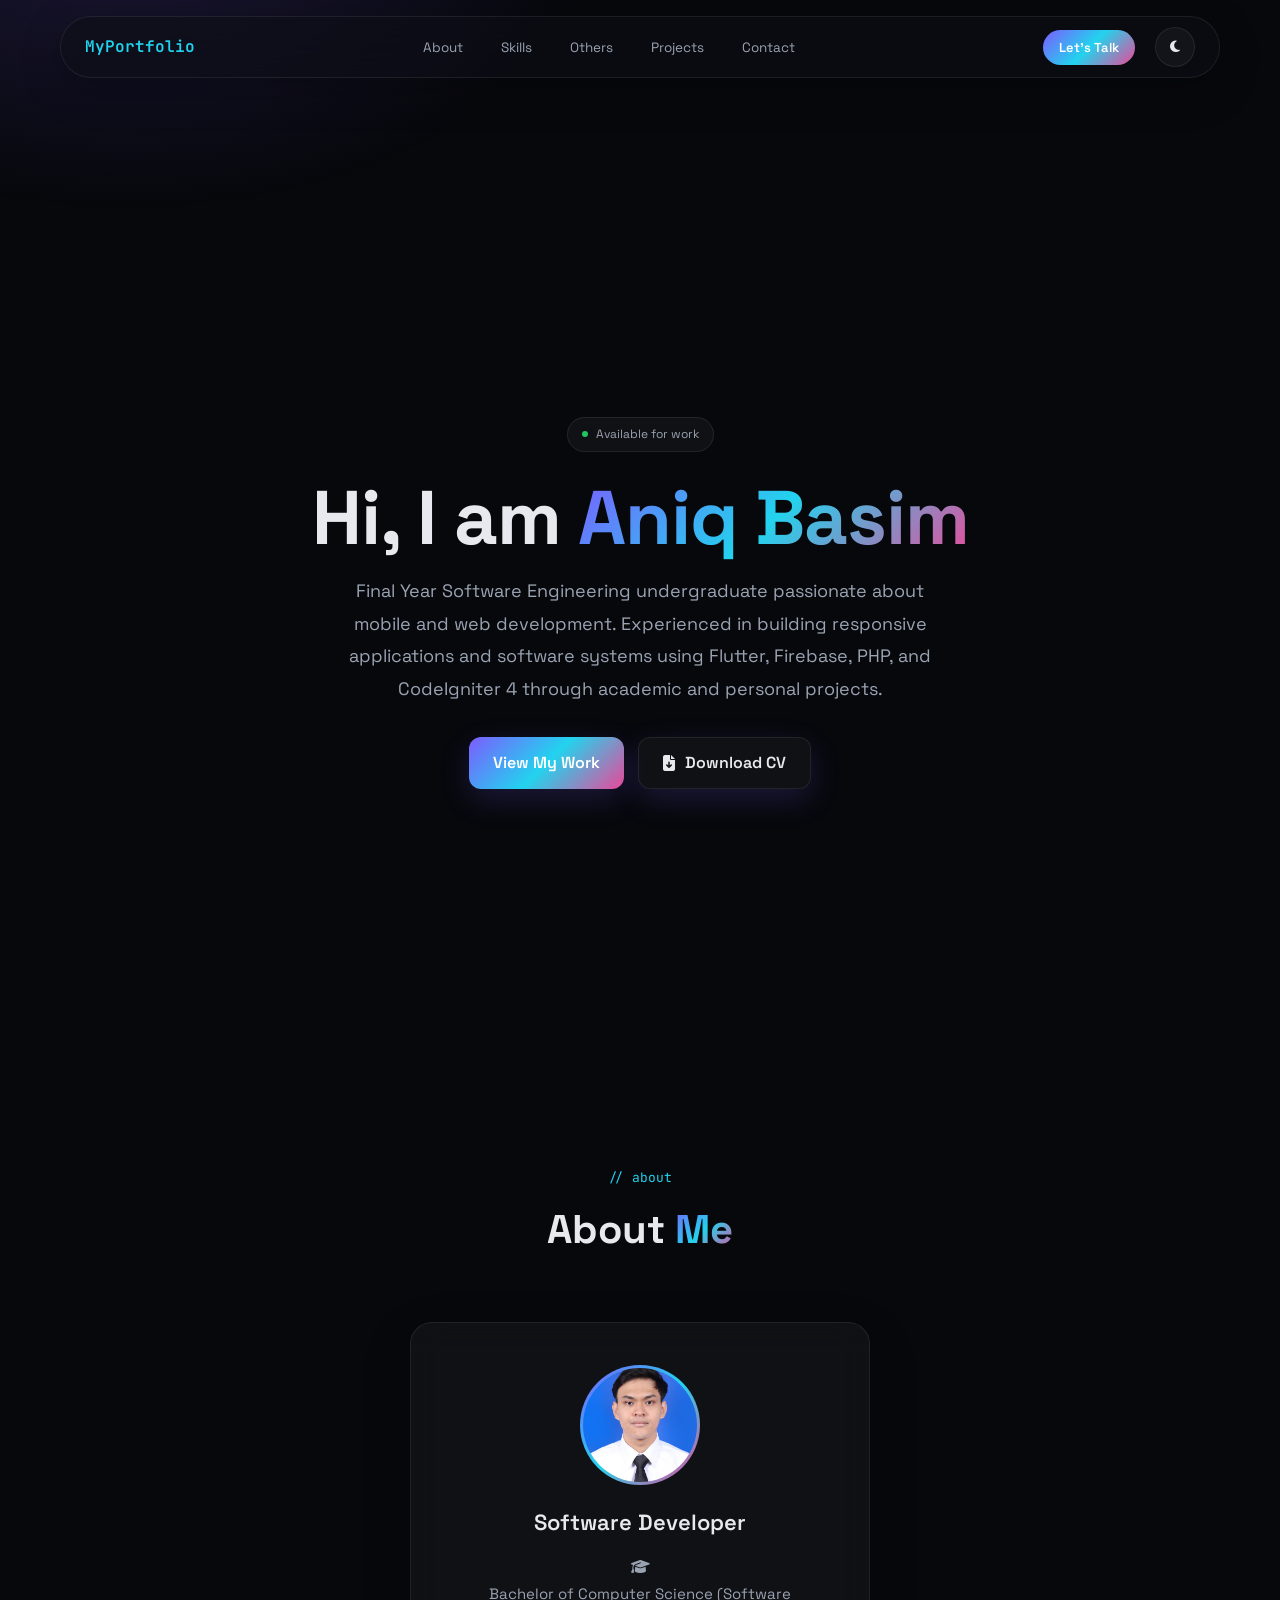
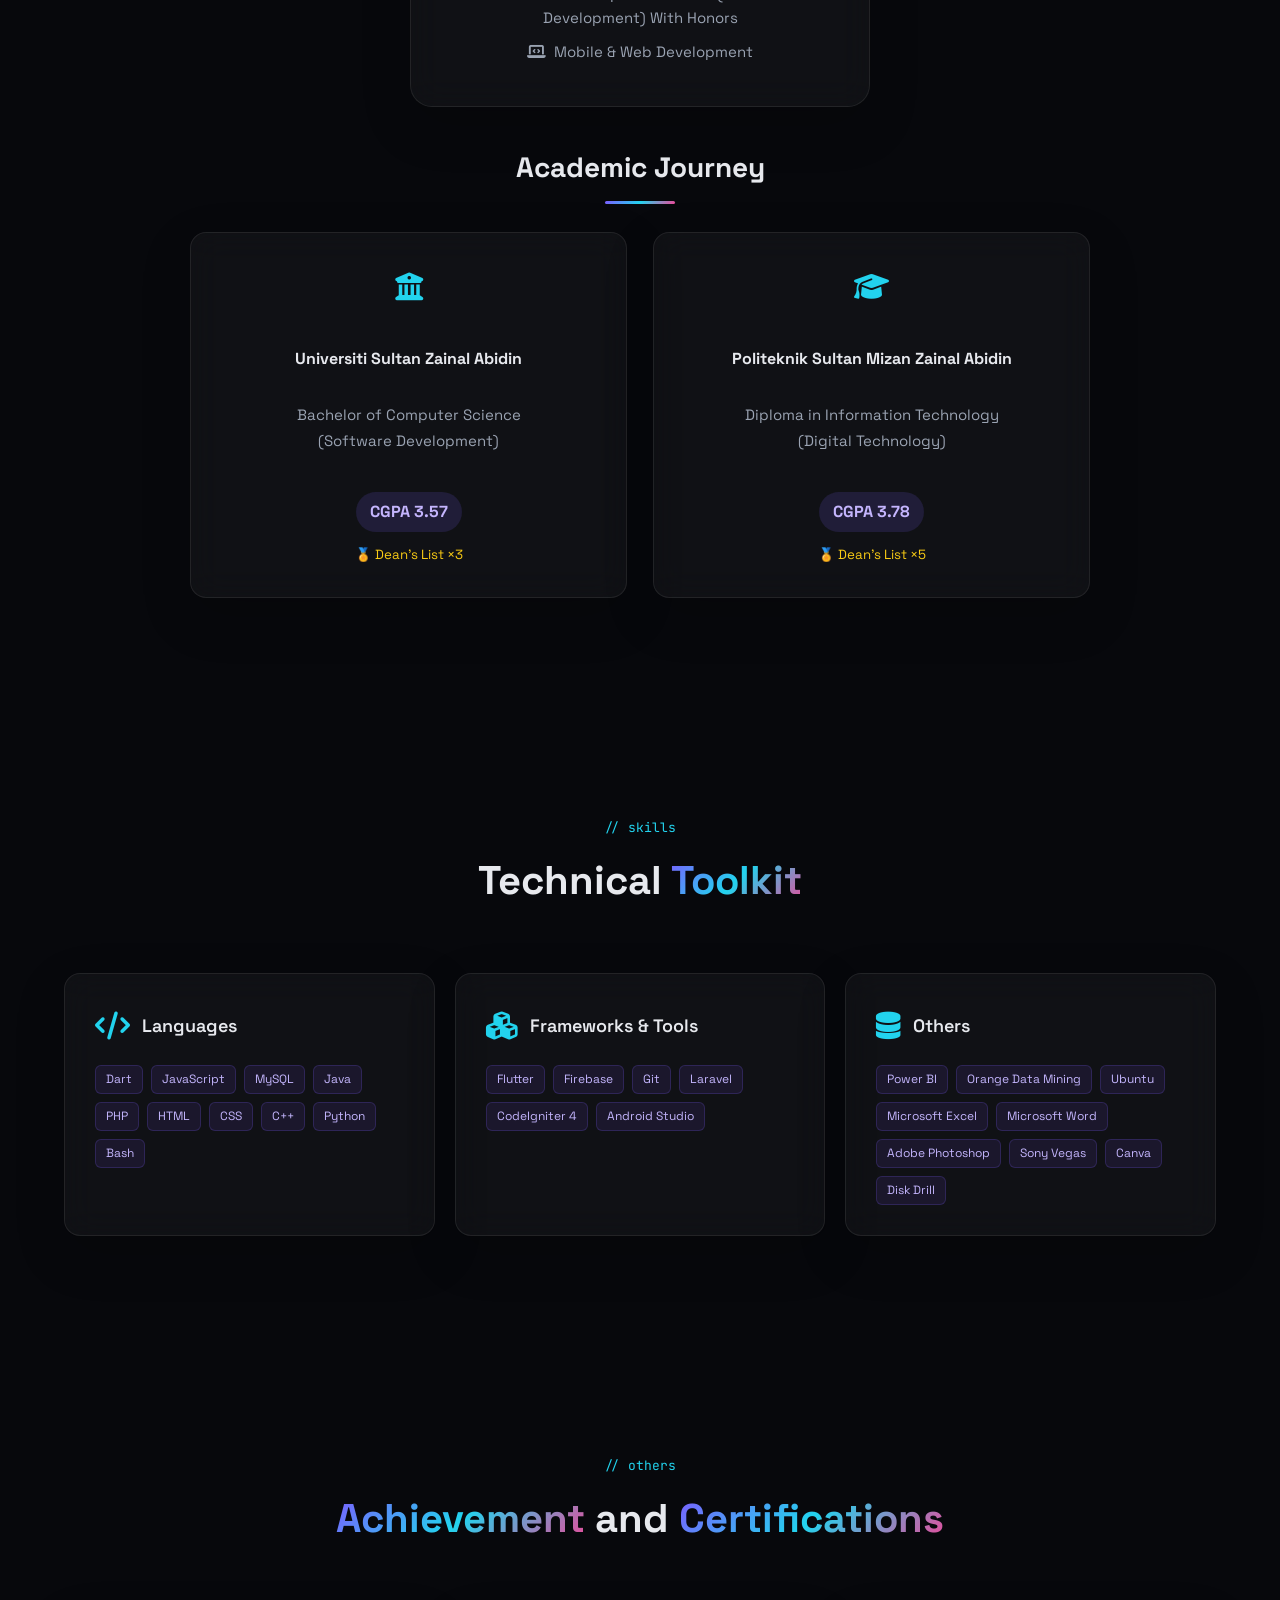
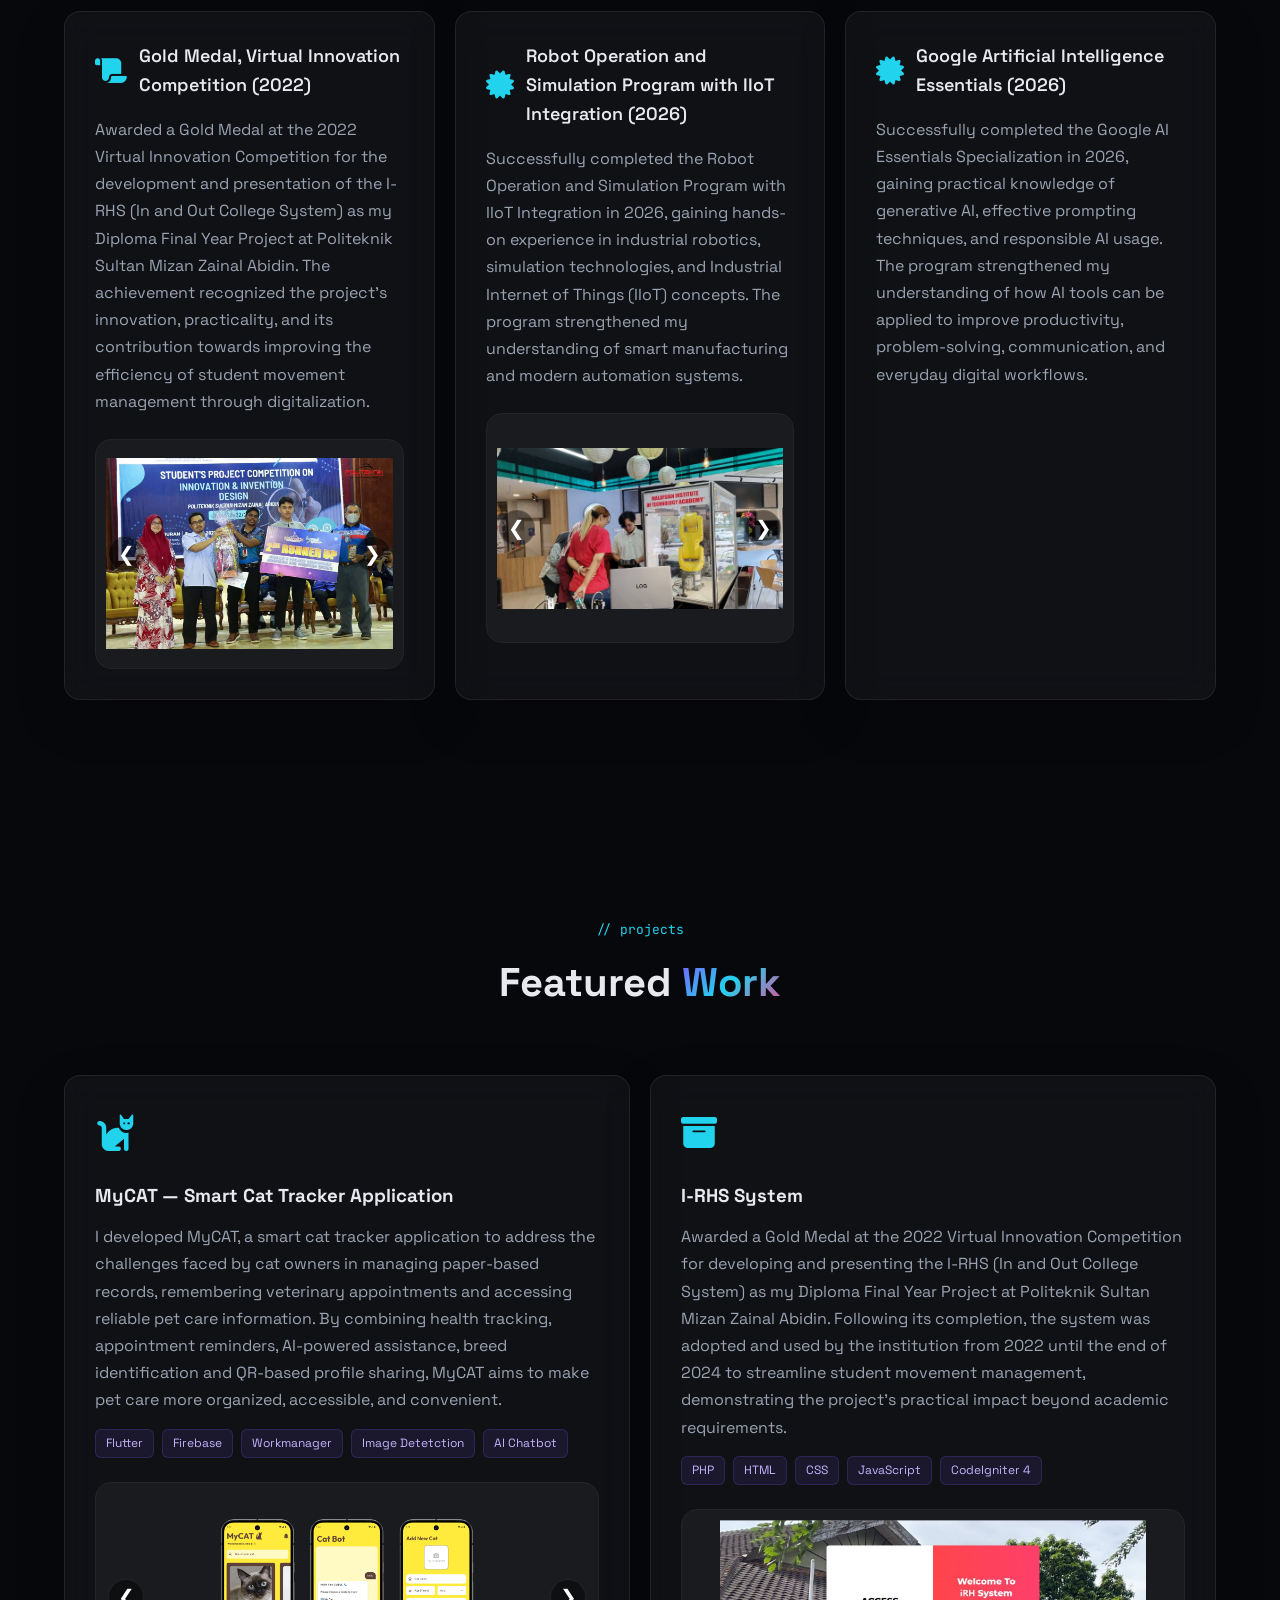
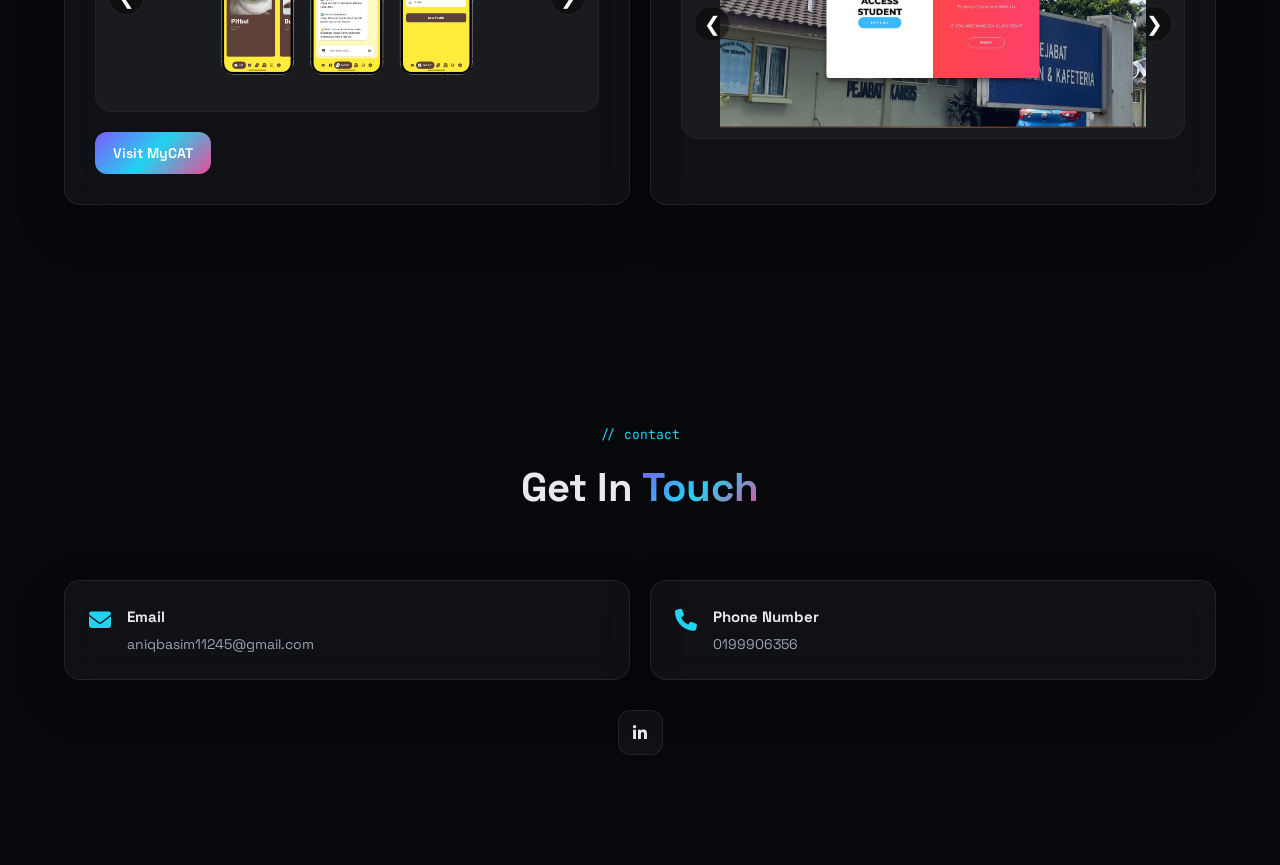
==== public/index.html @ b201581d "adding the cert" ====
<!DOCTYPE html>
<html lang="en">
<head>
  <meta charset="UTF-8" />
  <meta name="viewport" content="width=device-width, initial-scale=1.0, viewport-fit=cover" />
  <meta name="description" content="Software Developer specialising in Mobile and Full-Stack Development." />
  <meta name="theme-color" content="#07080c" />
  <meta name="color-scheme" content="dark" />
  <title>MyPortfolio</title>
  <link rel="icon" type="image/png" href="assets/AB.png">

  <link rel="preconnect" href="https://fonts.googleapis.com" />
  <link rel="preconnect" href="https://fonts.gstatic.com" crossorigin />
  <link href="https://fonts.googleapis.com/css2?family=JetBrains+Mono:wght@400;500;600&family=Space+Grotesk:wght@300;400;500;600;700&display=swap" rel="stylesheet" />

  <link rel="stylesheet" href="https://cdnjs.cloudflare.com/ajax/libs/font-awesome/6.4.0/css/all.min.css" />

  <link rel="stylesheet" href="css/styles2.css?v=11" />
</head>
<body>
  <canvas id="particles"></canvas>
  <nav class="navbar" id="navbar">
    <a href="#hero" class="nav-logo">MyPortfolio</a>
    <ul class="nav-menu" id="navMenu">
      <li><a href="#about">About</a></li>
      <li><a href="#skills">Skills</a></li>
      <li><a href="#others">Others</a></li>
      <li><a href="#projects">Projects</a></li>
      <li><a href="#contact">Contact</a></li>
    </ul>
    <div class="nav-actions">
      <a href="#contact" class="nav-cta">Let's Talk </a>
    </div>
    <button id="theme-toggle" class="theme-btn" aria-label="Toggle dark mode">
        <i class="fas fa-moon"></i>
    </button>
  </nav>
  <section id="hero" class="hero">
    <div class="hero-content">
      <div class="hero-badge"><span class="dot"></span><span>Available for work</span></div>
      <h1 class="hero-title">Hi, I am <span class="grad">Aniq Basim</span></h1>
      <p class="hero-description">
        Final Year Software Engineering undergraduate passionate about mobile and web 
        development. Experienced in building responsive applications and software systems 
        using Flutter, Firebase, PHP, and CodeIgniter 4 through academic and personal projects.
      </p>
      <div class="hero-cta">
        <a href="#projects" class="btn btn-primary">View My Work</a>
        <a href="assets/Aniq_Resume_V3.pdf" class="btn btn-secondary"><i class="fas fa-file-arrow-down"></i> Download CV</a>
      </div>
    </div>
  </section>

<section id="about" class="reveal">
  <div class="container">
    <div class="section-header">
      <div class="section-tag">// about</div>
      <h2 class="section-title">About <span class="grad">Me</span></h2>
    </div>
    <div class="about-wrapper">
      <!-- Profile Card -->
      <div class="about-card">
        <div class="avatar">
          <div class="avatar-inner">
            <img src="images/basim.jpg"
                 alt="Basim"
                 class="profile-img">
          </div>
        </div>
        <div class="about-name">
          Software Developer
        </div>
        <div class="about-meta">
          <div>
            <i class="fas fa-graduation-cap"></i>
            <span>
              Bachelor of Computer Science
              (Software Development) With Honors
            </span>
          </div>
          <div>
            <i class="fas fa-laptop-code"></i>
            <span>
              Mobile & Web Development
            </span>
          </div>
        </div>
      </div>

      <!-- Academic Title -->
      <h3 class="journey-title">
        Academic Journey
      </h3>

      <!-- Education Cards -->
      <div class="edu-grid">
        <div class="edu-card">
          <div class="edu-icon">
            <i class="fas fa-university"></i>
          </div>
          <h4>
            Universiti Sultan Zainal Abidin
          </h4>
          <p>
            Bachelor of Computer Science<br>
            (Software Development)
          </p>
          <span class="edu-badge">
            CGPA 3.57
          </span>
          <small>
            🏅 Dean's List ×3
          </small>
        </div>
        <div class="edu-card">
          <div class="edu-icon">
            <i class="fas fa-graduation-cap"></i>
          </div>
          <h4>
            Politeknik Sultan Mizan Zainal Abidin
          </h4>
          <p>
            Diploma in Information Technology<br>
            (Digital Technology)
          </p>
          <span class="edu-badge">
            CGPA 3.78
          </span>
          <small>
            🏅 Dean's List ×5
          </small>
        </div>
      </div>
    </div>
    </div>
  </section>


  <section id="skills" class="reveal">
    <div class="container">
      <div class="section-header">
        <div class="section-tag">// skills</div>
        <h2 class="section-title">Technical <span class="grad">Toolkit</span></h2>
      </div>
      <div class="skills-grid">
        <div class="skill-card">
          <div class="skill-head">
            <div class="skill-icon"><i class="fas fa-code"></i></div>
            <div class="skill-title">Languages</div>
          </div>
          <div class="skill-tags">
            <span class="skill-tag">Dart</span>
            <span class="skill-tag">JavaScript</span>
            <span class="skill-tag">MySQL</span>
            <span class="skill-tag">Java</span>
            <span class="skill-tag">PHP</span>
            <span class="skill-tag">HTML</span>
            <span class="skill-tag">CSS</span>
            <span class="skill-tag">C++</span>
            <span class="skill-tag">Python</span>
            <span class="skill-tag">Bash</span>
          </div>
        </div>
        <div class="skill-card">
          <div class="skill-head">
            <div class="skill-icon"><i class="fas fa-cubes"></i></div>
            <div class="skill-title">Frameworks & Tools</div>
          </div>
          <div class="skill-tags">
            <span class="skill-tag">Flutter</span>
            <span class="skill-tag">Firebase</span>
            <span class="skill-tag">Git</span>
            <span class="skill-tag">Laravel</span>
            <span class="skill-tag">CodeIgniter 4</span>
            <span class="skill-tag">Android Studio</span>
          </div>
        </div>
         <div class="skill-card">
          <div class="skill-head">
            <div class="skill-icon"><i class="fas fa-database"></i></div>
            <div class="skill-title">Others</div>
          </div>
          <div class="skill-tags">
            <span class="skill-tag">Power BI</span>
            <span class="skill-tag">Orange Data Mining</span>
            <span class="skill-tag">Ubuntu</span>
            <span class="skill-tag">Microsoft Excel</span>
            <span class="skill-tag">Microsoft Word</span>
            <span class="skill-tag">Adobe Photoshop</span>
            <span class="skill-tag">Sony Vegas</span>
            <span class="skill-tag">Canva</span>
            <span class="skill-tag">Disk Drill</span>

          </div>
        </div>
      </div>
    </div>
  </section>

    <section id="others" class="reveal">
    <div class="container">
      <div class="section-header">
        <div class="section-tag">// others</div>
        <h2 class="section-title"><span class="grad">Achievement</span> and <span class="grad">Certifications</span></h2>
      </div>
      <div class="skills-grid">
        <div class="skill-card">
          <div class="skill-head">
            <div class="skill-icon"><i class="fas fa-scroll"></i></div>
            <div class="skill-title">Gold Medal, Virtual Innovation Competition (2022)</div>
          </div>
          <p class="project-desc">
                Awarded a Gold Medal at the 2022 Virtual Innovation Competition for the development and 
                presentation of the I-RHS (In and Out College System) as my Diploma 
                Final Year Project at Politeknik Sultan Mizan Zainal Abidin. 
                The achievement recognized the project's innovation, practicality, 
                and its contribution towards improving the efficiency of student movement 
                management through digitalization.
            </p>
              <div class="achievement-slider">
              <button class="slide-btn prev" type="button">&#10094;</button>

              <div class="slide-track">
                <img src="assets/g1.jpg" class="slide-img active" alt="Gold medal event photo 1">
                <img src="assets/g2.jpeg" class="slide-img" alt="Gold medal event photo 2">
              </div>

              <button class="slide-btn next" type="button">&#10095;</button>
              </div>
        </div>

        <div class="skill-card">
          <div class="skill-head">
            <div class="skill-icon"><i class="fas fa-certificate"></i></div>
            <div class="skill-title">Robot Operation and Simulation Program with IIoT Integration (2026)</div>
          </div>
          <p class="project-desc">
             Successfully completed the Robot Operation and Simulation Program with IIoT Integration in 2026, 
             gaining hands-on experience in industrial robotics, simulation technologies, and Industrial Internet of Things (IIoT) concepts. 
             The program strengthened my understanding of smart manufacturing and modern automation systems.
            </p>
            <div class="achievement-slider">
            <button class="slide-btn prev" type="button">&#10094;</button>

            <div class="slide-track">
              <img src="assets/mita1.jpeg" class="slide-img active" alt="IIoT event photo 1">
              <img src="assets/mita2.jpeg" class="slide-img" alt="IIoT event photo 2">
              <img src="assets/mita3.jpeg" class="slide-img" alt="IIoT event photo 2">
            </div>

            <button class="slide-btn next" type="button">&#10095;</button>
            </div>
        </div>

        <div class="skill-card">
          <div class="skill-head">
            <div class="skill-icon"><i class="fas fa-certificate"></i></div>
            <div class="skill-title">Google Artificial Intelligence Essentials (2026)</div>
          </div>
          <p class="project-desc">
             Successfully completed the Google AI Essentials Specialization in 2026, gaining practical knowledge of generative AI, 
             effective prompting techniques, and responsible AI usage. The program strengthened my understanding of how AI tools can be applied to improve productivity, 
             problem-solving, communication, and everyday digital workflows.
            </p>
            <!-- <div class="achievement-slider">
            <button class="slide-btn prev" type="button">&#10094;</button>

            <div class="slide-track">
              <img src="assets/mita1.jpeg" class="slide-img active" alt="IIoT event photo 1">
              <img src="assets/mita2.jpeg" class="slide-img" alt="IIoT event photo 2">
              <img src="assets/mita3.jpeg" class="slide-img" alt="IIoT event photo 2">
            </div>

            <button class="slide-btn next" type="button">&#10095;</button>
            </div> -->
        </div>
      </div>
    </div>
  </section>


  <section id="projects" class="reveal">
    <div class="container">
      <div class="section-header">
        <div class="section-tag">// projects</div>
        <h2 class="section-title">Featured <span class="grad">Work</span></h2>
      </div>
      <div class="projects-grid">
        <div class="project-card">
          <div class="project-image"><i class="fas fa-cat"></i></div>
          <div class="project-body">
            <h3 class="project-title">MyCAT — Smart Cat Tracker Application</h3>
            <p class="project-desc">
              I developed MyCAT, a smart cat tracker application to address the challenges faced by cat owners 
              in managing paper-based records, remembering veterinary appointments and accessing reliable pet care information. 
              By combining health tracking, appointment reminders, AI-powered assistance, breed identification 
              and QR-based profile sharing, MyCAT aims to make pet care more organized, accessible, and convenient.
            </p>
            <div class="project-tech">
              <span class="chip">Flutter</span>
              <span class="chip">Firebase</span>
              <span class="chip">Workmanager</span>
              <span class="chip">Image Detetction</span>
              <span class="chip">AI Chatbot</span>
            </div>
            <div class="achievement-slider">
              <button class="slide-btn prev" type="button">&#10094;</button>
              <div class="slide-track">
                <img src="assets/1.png" class="slide-img active" alt="Gold medal event photo 1">
                <img src="assets/2.png" class="slide-img" alt="Gold medal event photo 2">
              </div>
              <button class="slide-btn next" type="button">&#10095;</button>
              </div>
            <a href="https://mycat-edad7.web.app"
            class="project-btn"
            target="_blank">
            Visit MyCAT
            </a>
          </div>
        </div>
        <div class="project-card">
        <div class="project-image"><i class="fas fa-archive"></i></div>
        <div class="project-body">
          <h3 class="project-title">I-RHS System</h3>
          <p class="project-desc">
            Awarded a Gold Medal at the 2022 Virtual Innovation Competition for developing and presenting the 
            I-RHS (In and Out College System) as my Diploma Final Year Project 
            at Politeknik Sultan Mizan Zainal Abidin. Following its completion, 
            the system was adopted and used by the institution from 2022 until 
            the end of 2024 to streamline student movement management, demonstrating 
            the project's practical impact beyond academic requirements.
          </p>
          <div class="project-tech">
            <span class="chip">PHP</span>
            <span class="chip">HTML</span>
            <span class="chip">CSS</span>
            <span class="chip">JavaScript</span>
            <span class="chip">CodeIgniter 4</span>
          </div>
          <div class="achievement-slider">
              <button class="slide-btn prev" type="button">&#10094;</button>
              <div class="slide-track">
                <img src="assets/login student.jpeg" class="slide-img active" alt="Gold medal event photo 1">
                <img src="assets/login warden.jpeg" class="slide-img" alt="Gold medal event photo 2">
                <img src="assets/homepage.jpeg" class="slide-img" alt="Gold medal event photo 2">
              </div>
              <button class="slide-btn next" type="button">&#10095;</button>
              </div>
        </div>
      </div>
      </div>
    </div>
  </section>

<!-- 
   <section id="blog" class="reveal">
  <div class="container">
    <div class="section-header">
      <div class="section-tag">// blog</div>
      <h2 class="section-title">Latest Posts</h2>
    </div>

    <div class="projects-grid">
      <div class="project-card">
        <h3>My Journey Learning Flutter</h3>
        <p>Sharing my experience building mobile apps with Flutter.</p>
      </div>

      <div class="project-card" class="reveal">
        <h3>Why I Built MyCat</h3>
        <p>Explaining the inspiration behind my pet care application.</p>
      </div>
    </div>
  </div>
</section> -->

<section id="contact" class="reveal">
  <div class="container">
    <div class="section-header">
      <div class="section-tag">// contact</div>
      <h2 class="section-title">Get In <span class="grad">Touch</span></h2>
    </div>

    <div class="contact-info">

      <div class="contact-card">
        <i class="fas fa-envelope"></i>
        <div>
          <h3>Email</h3>
          <p>aniqbasim11245@gmail.com</p>
        </div>
      </div>

      <div class="contact-card">
        <i class="fas fa-phone"></i>
        <div>
          <h3>Phone Number</h3>
          <p>0199906356</p>
        </div>
      </div>

    </div>

    <div class="hero-social">
      <!-- <a href="#" class="social-link" aria-label="GitHub">
        <i class="fab fa-github"></i>
      </a> -->

      <a href="#" class="social-link" aria-label="LinkedIn">
        <i class="fab fa-linkedin-in"></i>
      </a>
    </div>

  </div>
</section>

  <script>
  const themeToggle = document.getElementById('theme-toggle');
const htmlElement = document.documentElement;
const icon = themeToggle.querySelector('i');

// Check for saved user preference
const savedTheme = localStorage.getItem('theme');
if (savedTheme === 'light') {
  htmlElement.classList.add('light-mode');
  icon.classList.replace('fa-moon', 'fa-sun');
}

themeToggle.addEventListener('click', () => {
  htmlElement.classList.toggle('light-mode');
  
  const isLight = htmlElement.classList.contains('light-mode');
  
  // Update Icon
  if (isLight) {
    icon.classList.replace('fa-moon', 'fa-sun');
    localStorage.setItem('theme', 'light');
  } else {
    icon.classList.replace('fa-sun', 'fa-moon');
    localStorage.setItem('theme', 'dark');
  }
});
const revealElements = document.querySelectorAll('.reveal');

function revealOnScroll() {
  revealElements.forEach((element) => {
    const windowHeight = window.innerHeight;
    const elementTop = element.getBoundingClientRect().top;
    const revealPoint = 100;

    if (elementTop < windowHeight - revealPoint) {
      element.classList.add('active');
    }
  });
  document.querySelectorAll('.achievement-slider').forEach((slider) => {
    const images = slider.querySelectorAll('.slide-img');
    const prevBtn = slider.querySelector('.prev');
    const nextBtn = slider.querySelector('.next');
    let current = 0;
    function showSlide(index){
        images.forEach(img=>{
            img.classList.remove('active');
        });
        current = index;
        if(current < 0){
            current = images.length - 1;
        }
        if(current >= images.length){
            current = 0;
        }
        images[current].classList.add('active');
    }
    prevBtn.addEventListener('click',()=>{
        showSlide(current-1);
    });
    nextBtn.addEventListener('click',()=>{
        showSlide(current+1);
    });
    showSlide(0);
});
}

window.addEventListener('scroll', revealOnScroll);
window.addEventListener('load', revealOnScroll);
</script>
</body>
</html>
---- public/css/styles2.css ----
:root{
  --bg:#07080c;
  --bg-2:#0d0f16;
  --surface:rgba(255,255,255,.04);
  --border:rgba(255,255,255,.08);
  --text:#e7e9ee;
  --muted:#9aa3b2;
  --accent:#7c5cff;
  --accent-2:#22d3ee;
  --grad:linear-gradient(135deg,#7c5cff 0%,#22d3ee 50%,#ec4899 100%);
  --radius:16px;
  --radius-lg:22px;
}

*{
  margin:0;
  padding:0;
  box-sizing:border-box;
}

html{
  scroll-behavior:smooth;
}

body{
  font-family:'Space Grotesk',sans-serif;
  background:var(--bg);
  color:var(--text);
  line-height:1.6;
  overflow-x:hidden;
}

body::before{
  content:"";
  position:fixed;
  inset:0;
  background:radial-gradient(800px 500px at 10% -10%,rgba(124,92,255,.18),transparent 60%);
  z-index:-2;
  pointer-events:none;
}

a{
  text-decoration:none;
  color:inherit;
}

.container{
  max-width:1200px;
  margin:0 auto;
  padding:0 24px;
}

/* Navbar */
.navbar{
  position:fixed;
  top:16px;
  left:50%;
  transform:translateX(-50%);
  width:calc(100% - 32px);
  max-width:1160px;
  z-index:100;

  display:flex;
  align-items:center;
  justify-content:space-between;
  gap:20px;

  padding:10px 24px;
  border:1px solid var(--border);
  border-radius:999px;
  background:rgba(13,15,22,.55);
  backdrop-filter:blur(18px);
  box-shadow:0 12px 40px rgba(0,0,0,.25);
}

.nav-logo{
  font-family:'JetBrains Mono',monospace;
  font-weight:600;
  color:var(--accent-2);
  white-space:nowrap;
}

.nav-menu{
  display:flex;
  gap:10px;
  list-style:none;
  margin:0 auto;
}

.nav-menu a{
  font-size:13.5px;
  color:var(--muted);
  padding:8px 14px;
  border-radius:999px;
  transition:.3s;
}

.nav-menu a:hover{
  color:var(--text);
  background:rgba(255,255,255,.08);
}

.nav-actions{
  margin-left:20px;
}

.nav-cta{
  background:var(--grad);
  color:#fff;
  padding:9px 16px;
  border-radius:999px;
  font-size:13px;
  font-weight:600;
  white-space:nowrap;
}

.theme-btn{
  width:40px;
  height:40px;
  border-radius:50%;
  border:1px solid var(--border);
  background:var(--surface);
  color:var(--text);
  cursor:pointer;

  display:flex;
  align-items:center;
  justify-content:center;
  transition:.3s;
}

.theme-btn:hover{
  border-color:var(--accent);
  color:var(--accent);
}

/* Hero */
.hero{
  min-height:100vh;
  display:flex;
  align-items:center;
  justify-content:center;
  text-align:center;
  padding-top:100px;
}

.hero-content{
  max-width:760px;
  padding:0 24px;
}

.hero-badge{
  display:inline-flex;
  align-items:center;
  gap:8px;
  padding:7px 14px;
  margin-bottom:24px;

  border:1px solid var(--border);
  border-radius:999px;
  background:var(--surface);
  color:var(--muted);
  font-size:12px;
}

.hero-badge .dot{
  width:6px;
  height:6px;
  border-radius:50%;
  background:#22c55e;
}

.hero-title{
  font-size:clamp(40px,7vw,76px);
  line-height:1.1;
  letter-spacing:-1px;
  font-weight:700;
  margin-bottom:16px;
}

.grad{
  background:var(--grad);
  -webkit-background-clip:text;
  background-clip:text;
  color:transparent;
}

.hero-description{
  max-width:600px;
  margin:0 auto 32px;
  color:var(--muted);
  font-size:18px;
  line-height:1.8;
}

.hero-cta{
  display:flex;
  justify-content:center;
  gap:14px;
  flex-wrap:wrap;
}

/* Buttons */
.btn,
.project-btn{
  display:inline-flex;
  align-items:center;
  justify-content:center;
  gap:10px;
  border-radius:12px;
  font-weight:600;
  transition:.3s;
}

.btn{
  padding:12px 24px;
  box-shadow:0 10px 30px rgba(124,92,255,.18);
}

.btn:hover,
.project-btn:hover{
  transform:translateY(-3px);
}

.btn-primary,
.project-btn{
  background:var(--grad);
  color:#fff;
}

.btn-secondary{
  background:var(--surface);
  color:var(--text);
  border:1px solid var(--border);
}

.project-btn{
  margin-top:20px;
  padding:10px 18px;
  font-size:14px;
}

/* Sections */
section{
  padding:110px 0;
}

.section-header{
  text-align:center;
  margin-bottom:60px;
}

.section-tag{
  font-family:'JetBrains Mono',monospace;
  color:var(--accent-2);
  font-size:13px;
  margin-bottom:10px;
}

.section-title{
  font-size:40px;
}

/* Cards Base */
.about-card,
.edu-card,
.skill-card,
.project-card,
.contact-card{
  background:var(--surface);
  border:1px solid var(--border);
  box-shadow:0 18px 50px rgba(0,0,0,.18);
  backdrop-filter:blur(16px);
  transition:.3s;
}

.about-card:hover,
.edu-card:hover,
.skill-card:hover,
.project-card:hover,
.contact-card:hover{
  transform:translateY(-5px);
  border-color:var(--accent);
}

/* About */
.about-wrapper{
  display:flex;
  flex-direction:column;
  align-items:center;
  gap:28px;
}

.about-card{
  width:100%;
  max-width:460px;
  padding:42px 34px;
  border-radius:var(--radius-lg);
  text-align:center;
}

.avatar{
  width:120px;
  height:120px;
  margin:0 auto 20px;
  padding:3px;
  border-radius:50%;
  background:var(--grad);
}

.avatar-inner{
  width:100%;
  height:100%;
  border-radius:50%;
  overflow:hidden;
  background:var(--bg-2);
}

.profile-img{
  width:100%;
  height:100%;
  object-fit:cover;
  display:block;
}

.about-name{
  font-size:22px;
  font-weight:600;
  margin-bottom:18px;
}

.about-meta{
  display:flex;
  flex-direction:column;
  gap:10px;
}

.about-meta div{
  display:flex;
  justify-content:center;
  align-items:center;
  gap:8px;
  flex-wrap:wrap;
  text-align:center;
  color:var(--muted);
  font-size:15px;
  line-height:1.6;
}

.journey-title{
  font-size:28px;
  text-align:center;
  margin:10px 0 0;
}

.journey-title::after{
  content:"";
  display:block;
  width:70px;
  height:3px;
  margin:12px auto 0;
  border-radius:99px;
  background:var(--grad);
}

/* Education */
.edu-grid{
  display:grid;
  grid-template-columns:repeat(2,minmax(280px,1fr));
  gap:26px;
  width:100%;
  max-width:900px;
}

.edu-card{
  min-height:320px;
  padding:32px 24px;
  border-radius:16px;

  display:flex;
  flex-direction:column;
  align-items:center;
  justify-content:center;
  text-align:center;
}

.edu-icon{
  font-size:28px;
  color:var(--accent-2);
  margin-bottom:20px;
}

.edu-card h4{
  min-height:58px;
  display:flex;
  align-items:center;
  justify-content:center;
  margin-bottom:14px;
}

.edu-card p{
  min-height:90px;
  color:var(--muted);
  font-size:15px;
  line-height:1.7;
}

.edu-badge{
  margin-top:auto;
  display:inline-block;
  padding:7px 14px;
  border-radius:999px;
  background:rgba(124,92,255,.15);
  color:#c4b5fd;
  font-weight:700;
}

.edu-card small{
  margin-top:12px;
  color:#facc15;
}

/* Skills & Projects */
.skills-grid,
.projects-grid{
  display:grid;
  grid-template-columns:repeat(auto-fit,minmax(280px,1fr));
  gap:20px;
}

.skill-card,
.project-card{
  padding:30px;
  border-radius:var(--radius);
}

.skill-head{
  display:flex;
  align-items:center;
  gap:12px;
  margin-bottom:16px;
}

.skill-icon,
.project-image{
  color:var(--accent-2);
  font-size:28px;
}

.skill-title{
  font-size:18px;
  font-weight:600;
}

.skill-tags,
.project-tech{
  display:flex;
  flex-wrap:wrap;
  gap:8px;
  margin-top:15px;
}

.skill-tag,
.chip{
  padding:4px 10px;
  border-radius:6px;
  background:rgba(124,92,255,.1);
  border:1px solid rgba(124,92,255,.2);
  color:#c4b5fd;
  font-size:12px;
}

.project-image{
  font-size:36px;
  margin-bottom:18px;
}

.project-title{
  margin-bottom:12px;
}

.project-desc{
  color:var(--muted);
  line-height:1.7;
}

/* Contact */
.contact-info{
  display:grid;
  grid-template-columns:repeat(auto-fit,minmax(250px,1fr));
  gap:20px;
  margin-top:40px;
}

.contact-card{
  border-radius:var(--radius);
  padding:24px;
  display:flex;
  align-items:flex-start;
  gap:16px;
}

.contact-card i{
  font-size:22px;
  color:var(--accent-2);
  margin-top:4px;
}

.contact-card h3{
  font-size:15px;
  margin-bottom:4px;
}

.contact-card p{
  color:var(--muted);
  font-size:14px;
  word-break:break-word;
}

.hero-social{
  display:flex;
  justify-content:center;
  gap:15px;
  margin-top:30px;
}

.social-link{
  width:45px;
  height:45px;
  border-radius:12px;
  border:1px solid var(--border);
  background:var(--surface);

  display:flex;
  align-items:center;
  justify-content:center;
  transition:.3s;
}

.social-link:hover{
  background:var(--grad);
  color:#fff;
}

/* Reveal Animation */
.reveal{
  opacity:0;
  transform:translateY(40px);
  transition:opacity .8s ease,transform .8s ease;
}

.reveal.active{
  opacity:1;
  transform:translateY(0);
}

/* Light Mode */
html.light-mode{
  --bg:#f8fafc;
  --bg-2:#ffffff;
  --surface:rgba(0,0,0,.04);
  --border:rgba(0,0,0,.08);
  --text:#0f172a;
  --muted:#475569;
}

html.light-mode .navbar{
  background:rgba(15,23,42,.9);
}

html.light-mode .nav-menu a,
html.light-mode .nav-logo,
html.light-mode .nav-cta,
html.light-mode .theme-btn{
  color:#fff;
}

html.light-mode .about-card,
html.light-mode .edu-card,
html.light-mode .skill-card,
html.light-mode .project-card,
html.light-mode .contact-card{
  background:rgba(255,255,255,.85);
}

/* Tablet */
@media(max-width:1024px){
  .edu-grid{
    max-width:760px;
  }
}

/* Mobile */
@media(max-width:768px){
  .navbar{
    width:calc(100% - 24px);
    padding:10px 16px;
    gap:12px;
  }

  .nav-logo{
    font-size:13px;
  }

  .nav-menu{
    display:none;
  }

  .nav-actions{
    margin-left:auto;
  }

  .nav-cta{
    padding:8px 12px;
    font-size:12px;
  }

  .theme-btn{
    width:36px;
    height:36px;
    flex-shrink:0;
  }

  section{
    padding:80px 0;
  }

  .container{
    padding:0 18px;
  }

  .hero-title{
    font-size:42px;
  }

  .hero-description{
    font-size:16px;
  }

  .hero-cta{
    flex-direction:column;
    align-items:center;
  }

  .btn{
    width:100%;
    max-width:260px;
  }

  .section-title{
    font-size:32px;
  }

  .about-card{
    max-width:100%;
    padding:34px 24px;
  }

  .journey-title{
    font-size:24px;
  }

  .edu-grid{
    grid-template-columns:1fr;
    max-width:100%;
  }

  .edu-card{
    min-height:auto;
    padding:30px 22px;
  }

  .edu-card h4,
  .edu-card p{
    min-height:auto;
  }

  .skills-grid,
  .projects-grid,
  .contact-info{
    grid-template-columns:1fr;
  }

  .skill-card,
  .project-card{
    padding:24px;
  }
}

/* Small Phones */
@media(max-width:420px){
  .hero-title{
    font-size:36px;
  }

  .navbar{
    padding:8px 12px;
  }

  .nav-cta{
    display:none;
  }

  .about-card{
    padding:28px 18px;
  }

  .edu-card{
    padding:28px 20px;
  }
}
.achievement-image{
    margin-top:24px;
    overflow:hidden;
    border-radius:16px;
}

.achievement-image img{
    width:100%;
    height:220px;
    object-fit:cover;
    border-radius:16px;
    transition:.35s;
}

.skill-card:hover .achievement-image img{
    transform:scale(1.03);
}

.achievement-slider{
  position:relative;
  margin-top:24px;
  border-radius:16px;
  overflow:hidden;
  height:230px;
  border:1px solid var(--border);
}

.slide-track{
  position:relative;
    width:100%;
    height:100%;
    background:var(--surface);
}

.slide-img{
    position:absolute;
    inset:0;
    width:100%;
    height:100%;
    object-fit:contain;
    opacity:0;
    transition:
    opacity .5s ease-in-out;
    padding:10px;
}


.slide-btn{
  position:absolute;
  top:50%;
  transform:translateY(-50%);
  z-index:5;

  width:36px;
  height:36px;
  border-radius:50%;
  border:1px solid var(--border);
  background:rgba(0,0,0,.45);
  color:white;
  cursor:pointer;
  font-size:20px;
}

.slide-btn.prev{
  left:12px;
}

.slide-btn.next{
  right:12px;
}

.slide-btn:hover{
  background:rgba(0,0,0,.7);
}
.slide-img.active{
    opacity:1;
}
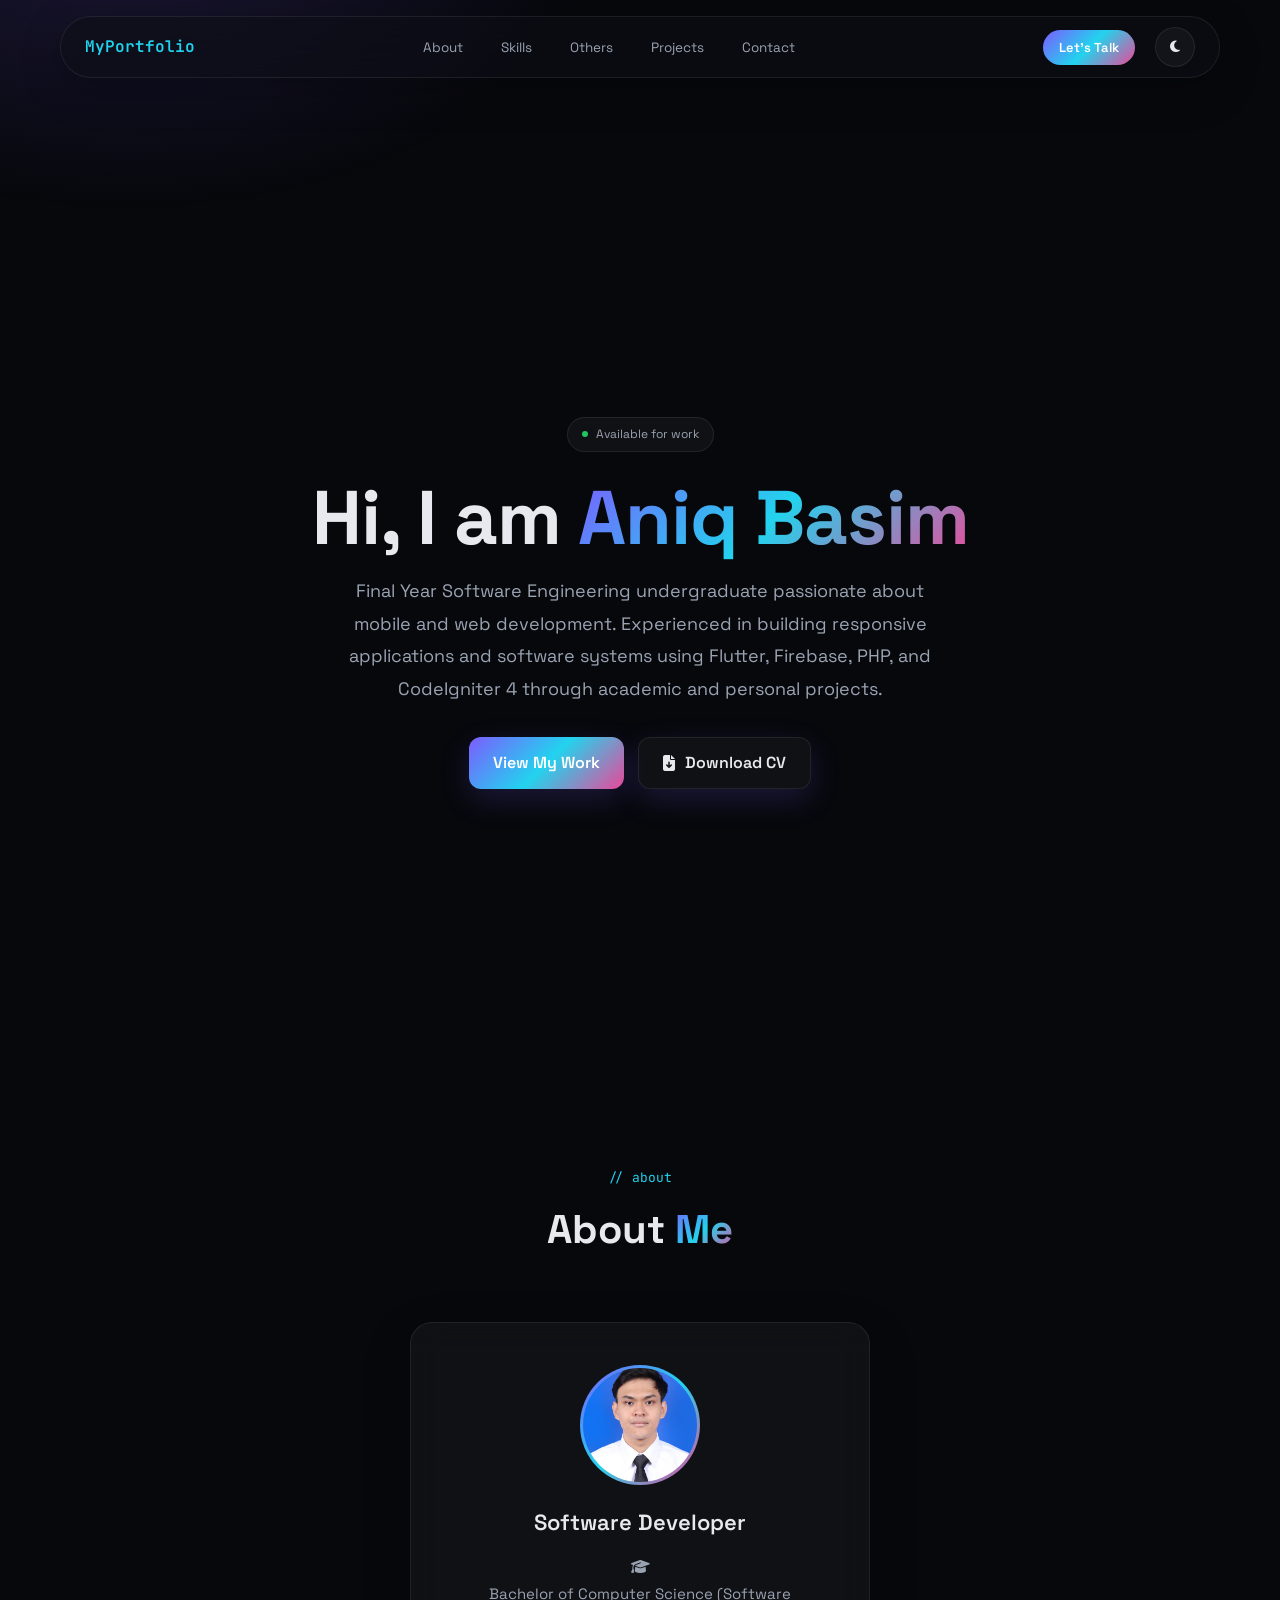
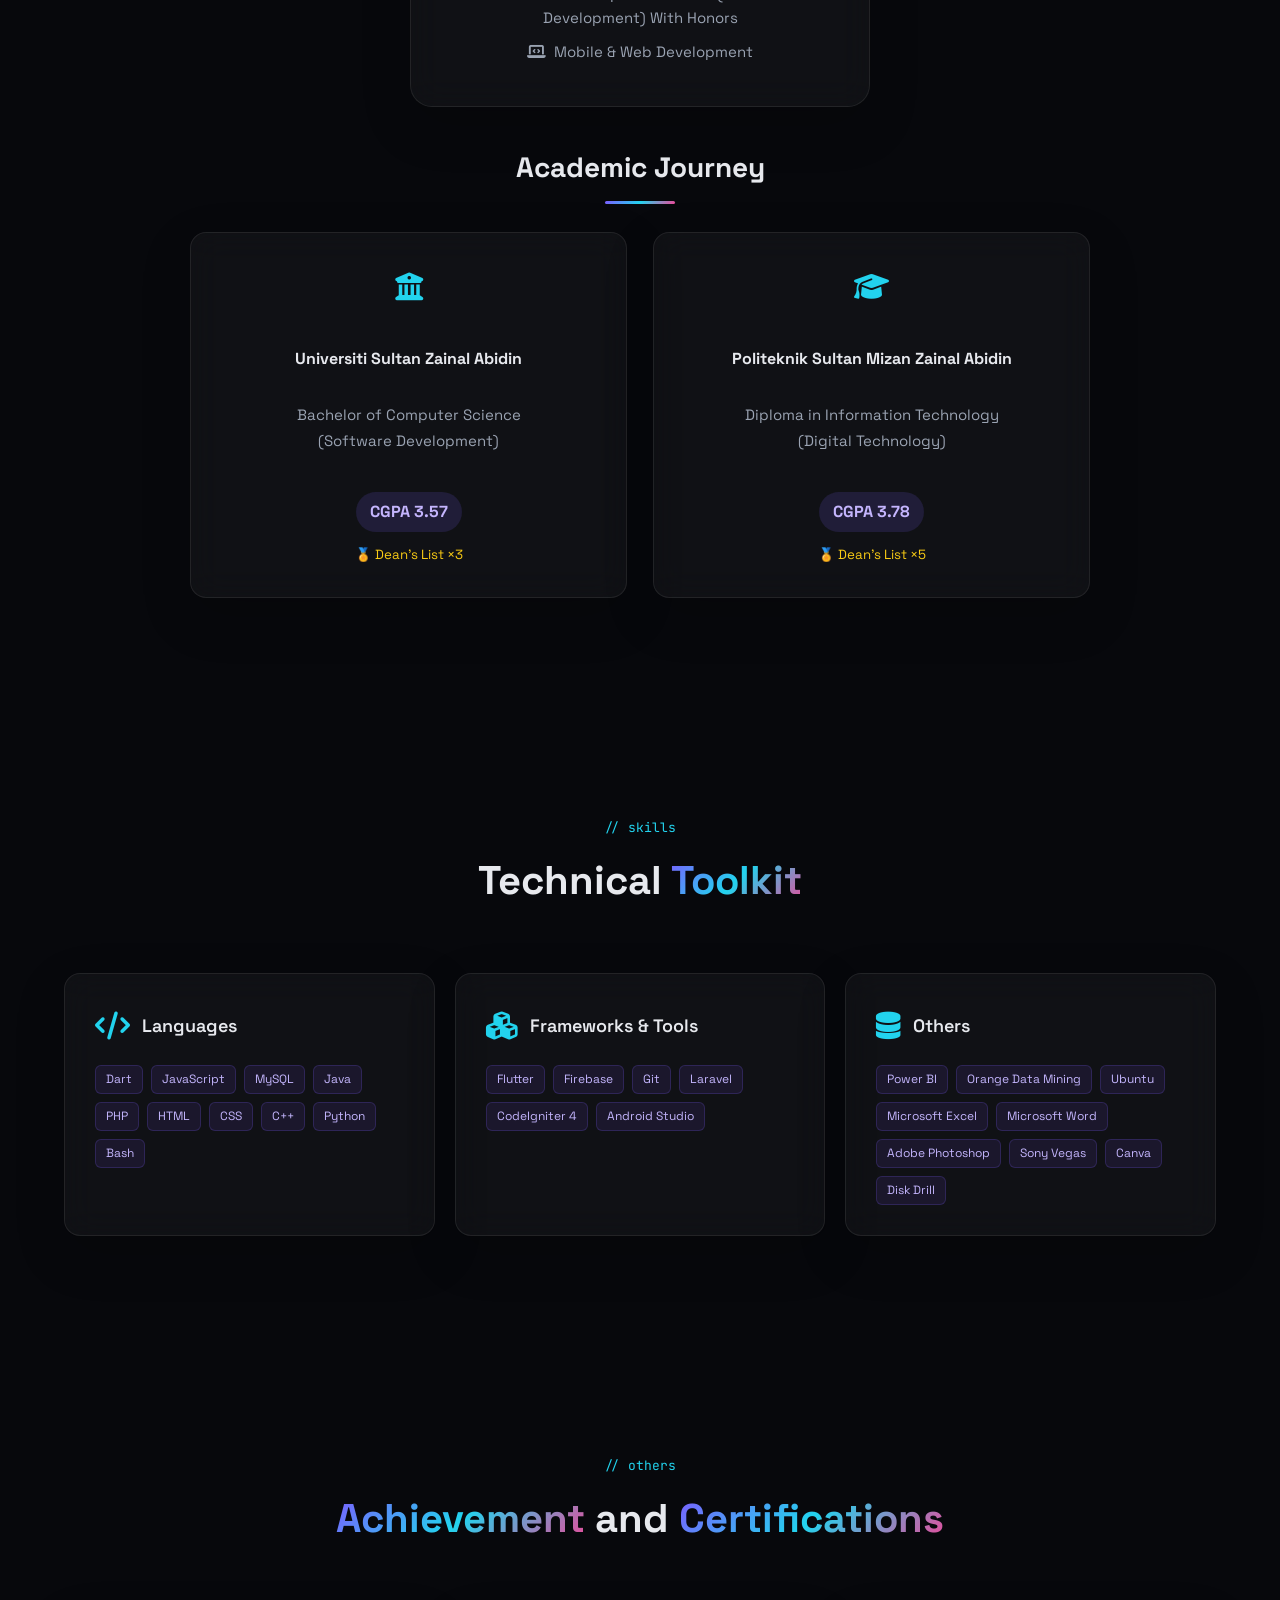
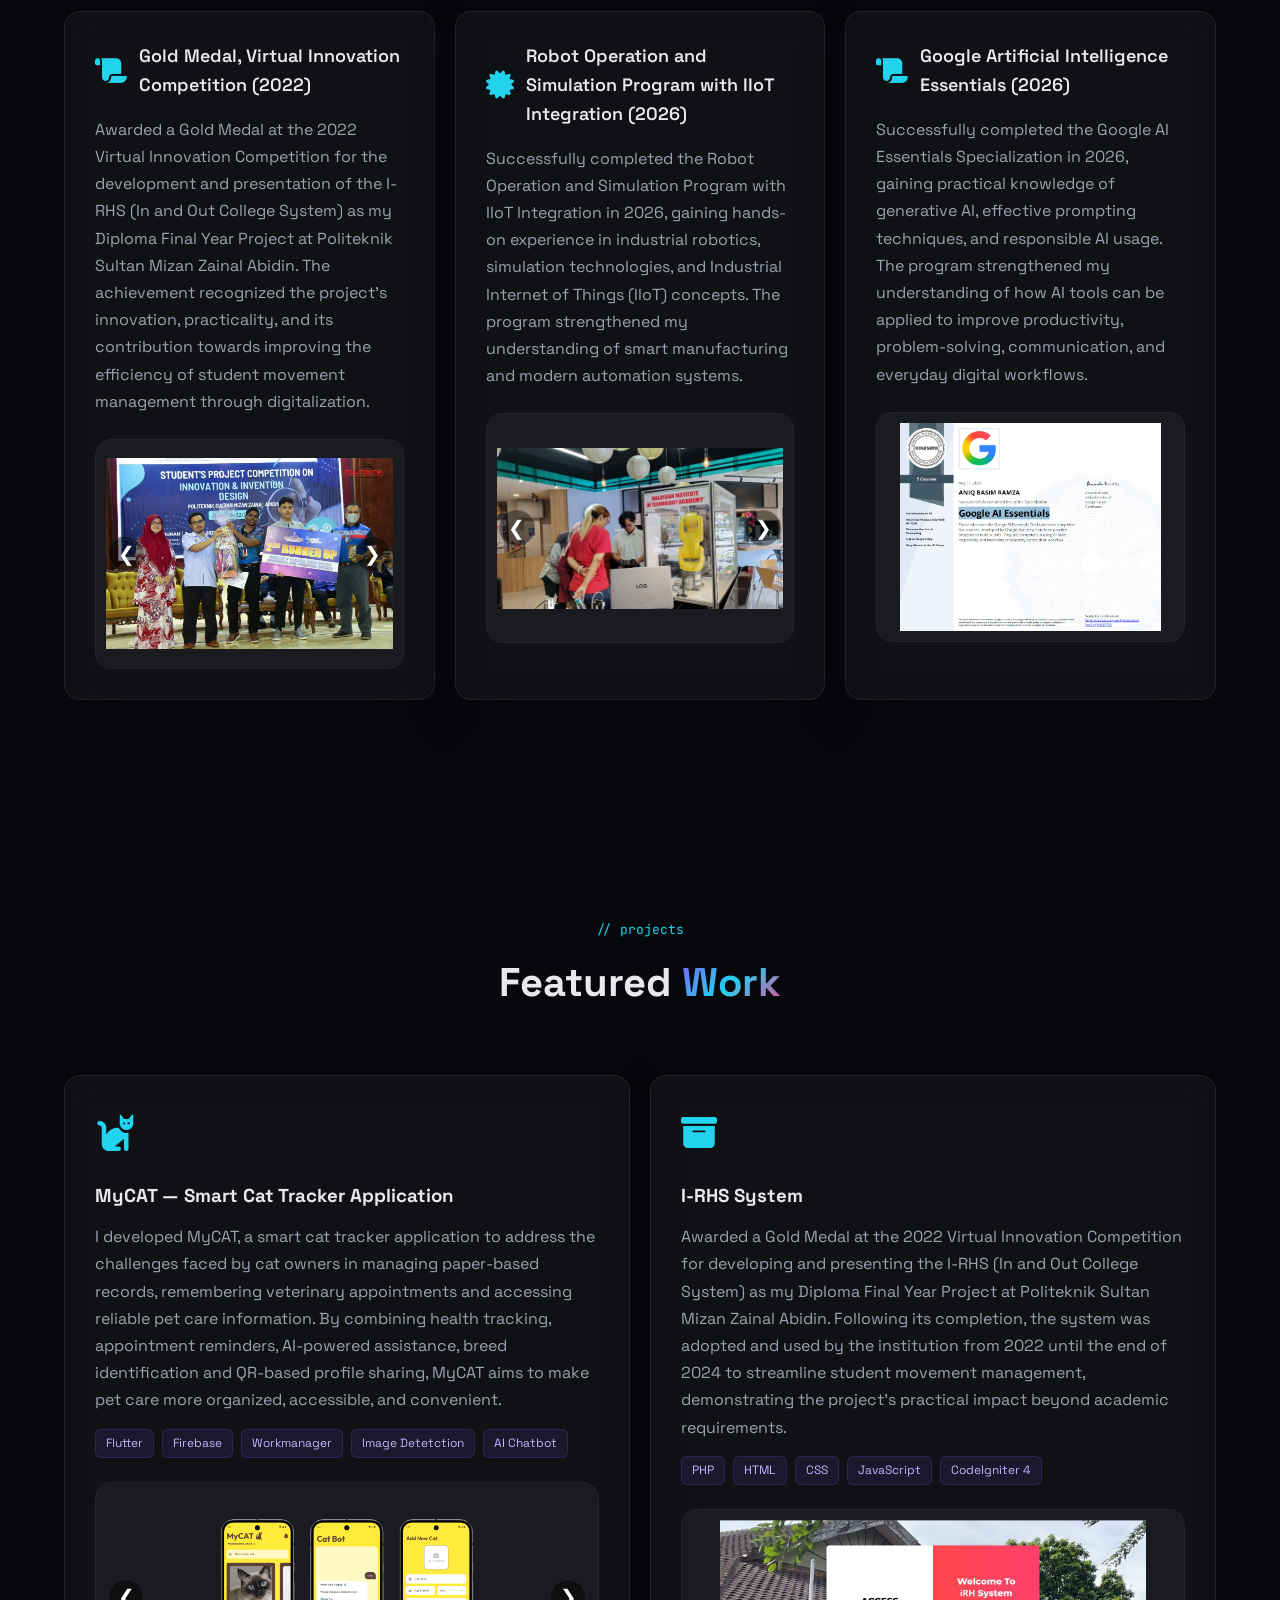
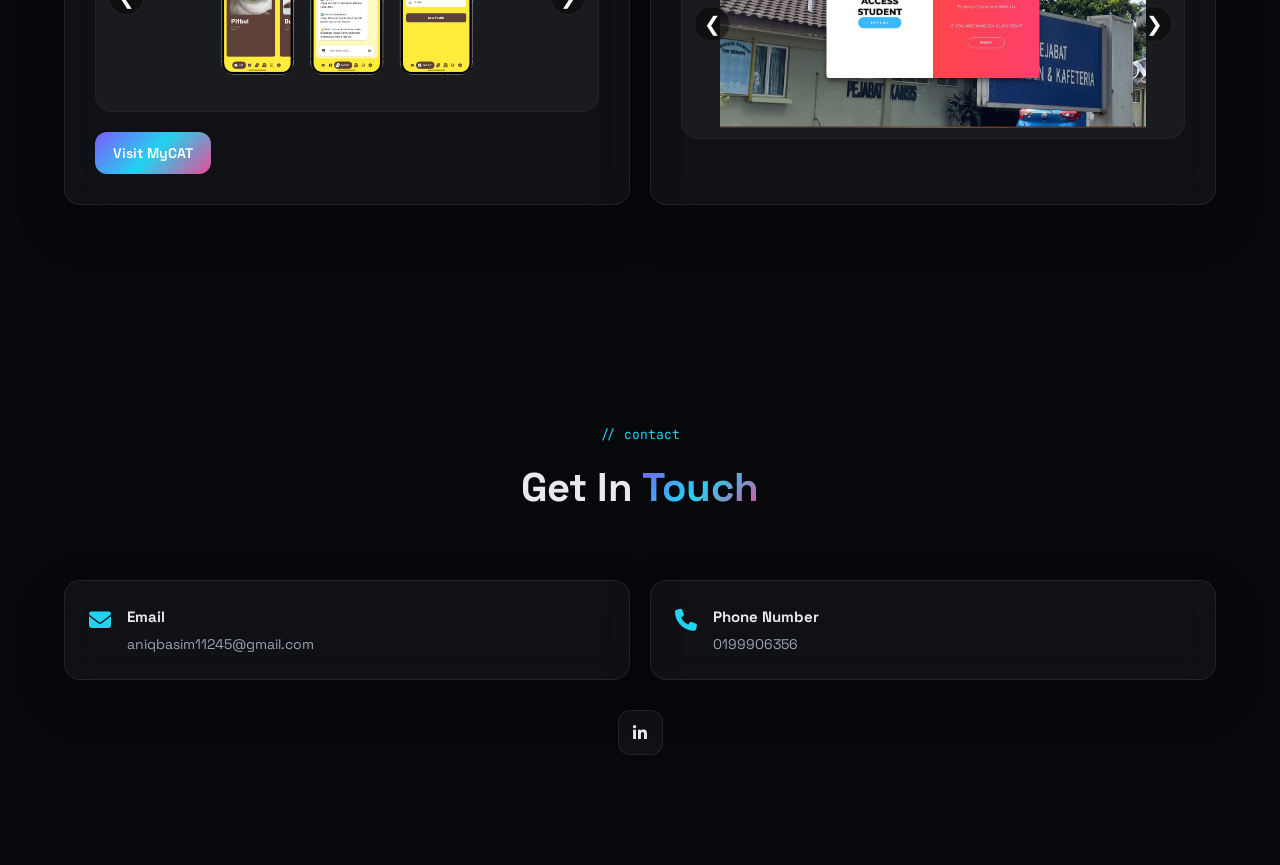
==== commit 4f42bf7a: "update" ====
--- a/public/index.html
+++ b/public/index.html
@@ -254,7 +254,7 @@
 
         <div class="skill-card">
           <div class="skill-head">
-            <div class="skill-icon"><i class="fas fa-certificate"></i></div>
+            <div class="skill-icon"><i class="fas fa-scroll"></i></div>
             <div class="skill-title">Google Artificial Intelligence Essentials (2026)</div>
           </div>
           <p class="project-desc">
@@ -262,17 +262,17 @@
              effective prompting techniques, and responsible AI usage. The program strengthened my understanding of how AI tools can be applied to improve productivity, 
              problem-solving, communication, and everyday digital workflows.
             </p>
-            <!-- <div class="achievement-slider">
-            <button class="slide-btn prev" type="button">&#10094;</button>
+            <div class="achievement-slider">
+            <!-- <button class="slide-btn prev" type="button">&#10094;</button> -->
 
             <div class="slide-track">
-              <img src="assets/mita1.jpeg" class="slide-img active" alt="IIoT event photo 1">
-              <img src="assets/mita2.jpeg" class="slide-img" alt="IIoT event photo 2">
-              <img src="assets/mita3.jpeg" class="slide-img" alt="IIoT event photo 2">
+              <img src="assets/g_ai_es.png" class="slide-img active" alt="IIoT event photo 1">
+              <!-- <img src="assets/mita2.jpeg" class="slide-img" alt="IIoT event photo 2">
+              <img src="assets/mita3.jpeg" class="slide-img" alt="IIoT event photo 2"> -->
             </div>
 
-            <button class="slide-btn next" type="button">&#10095;</button>
-            </div> -->
+            <!-- <button class="slide-btn next" type="button">&#10095;</button> -->
+            </div>
         </div>
       </div>
     </div>
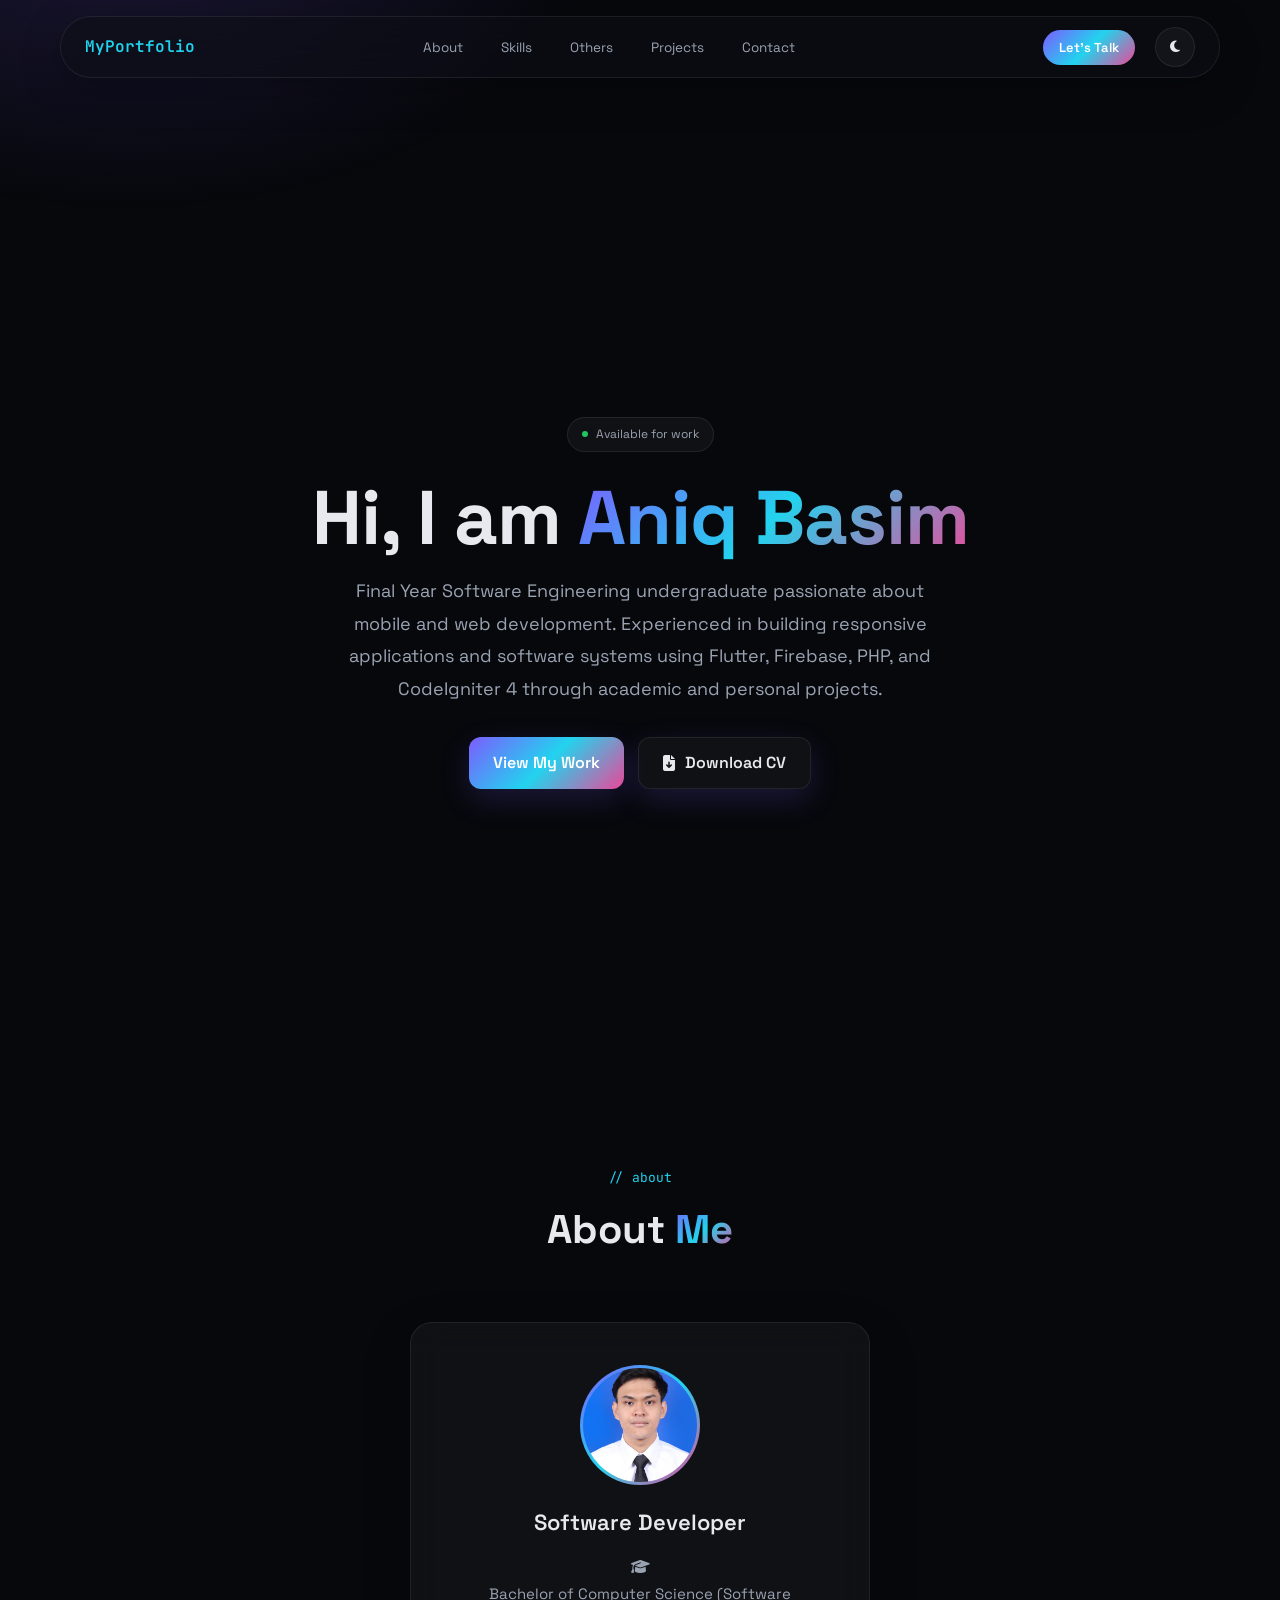
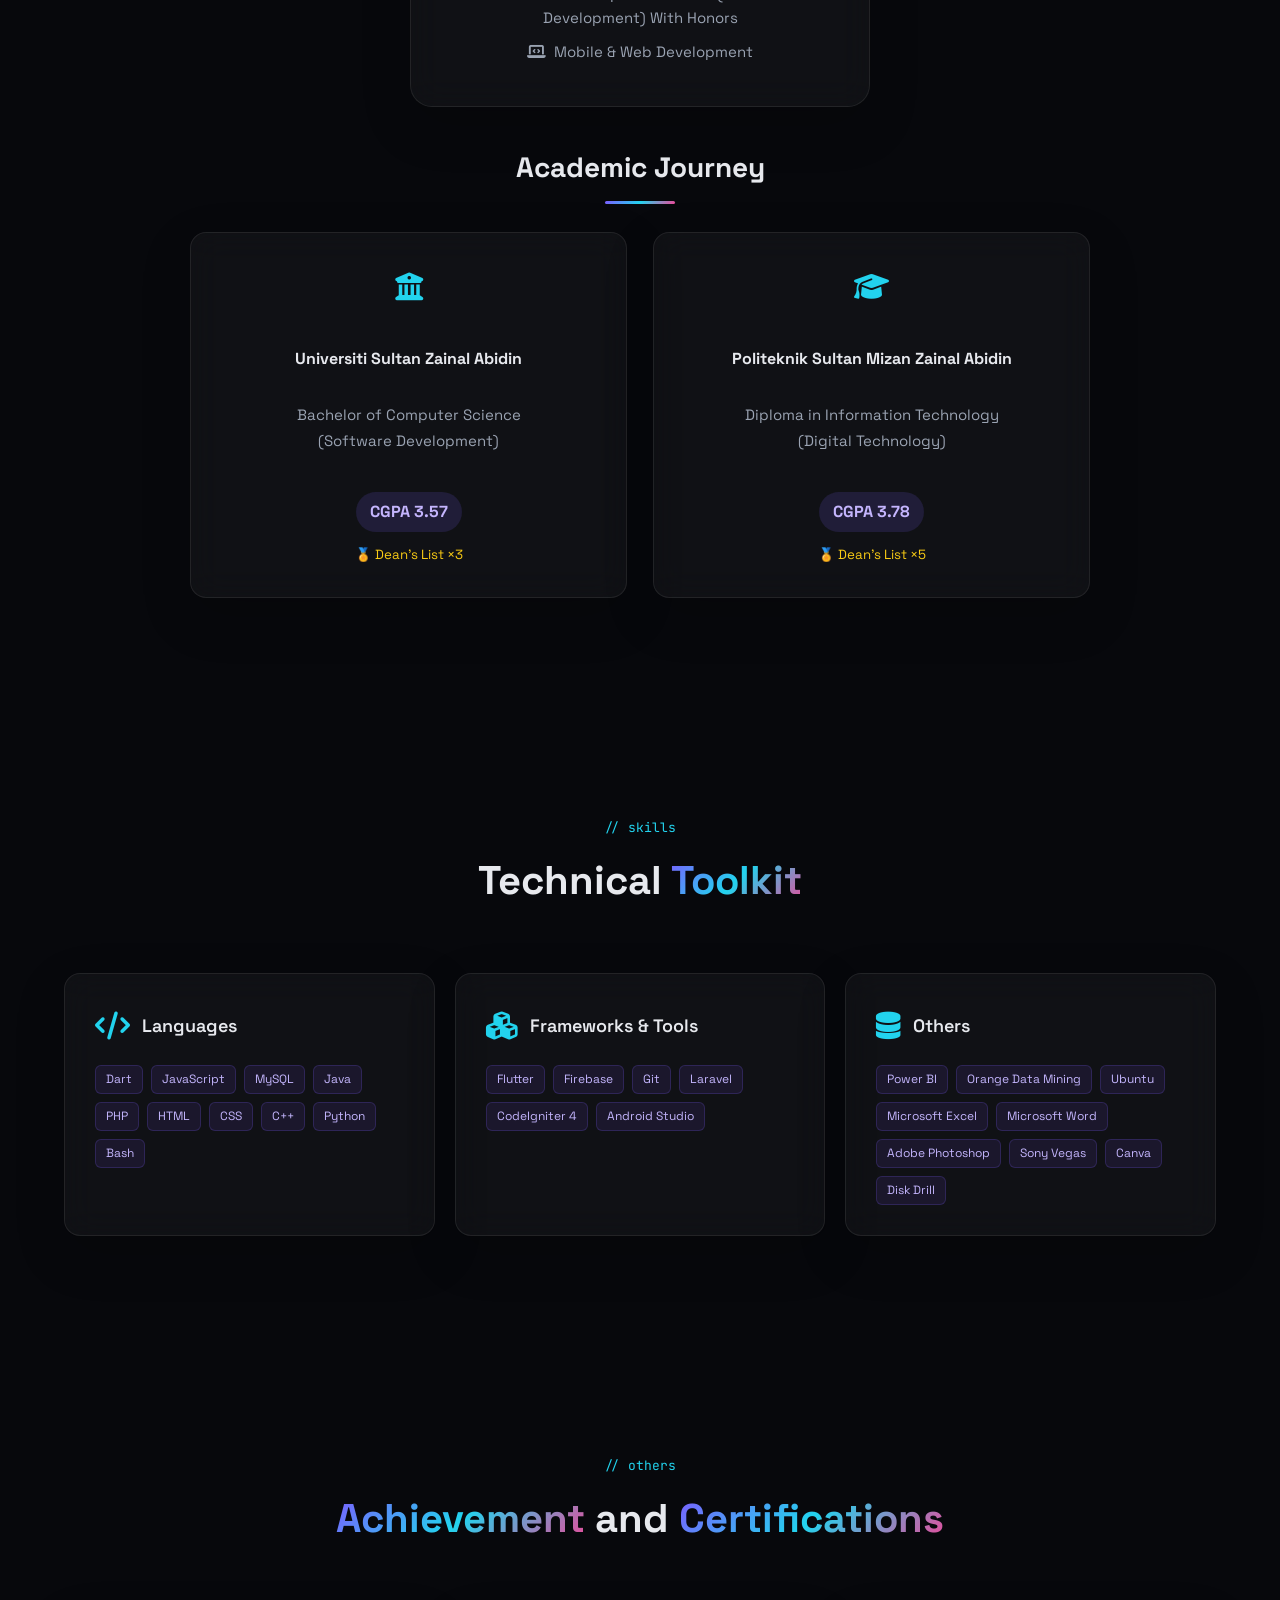
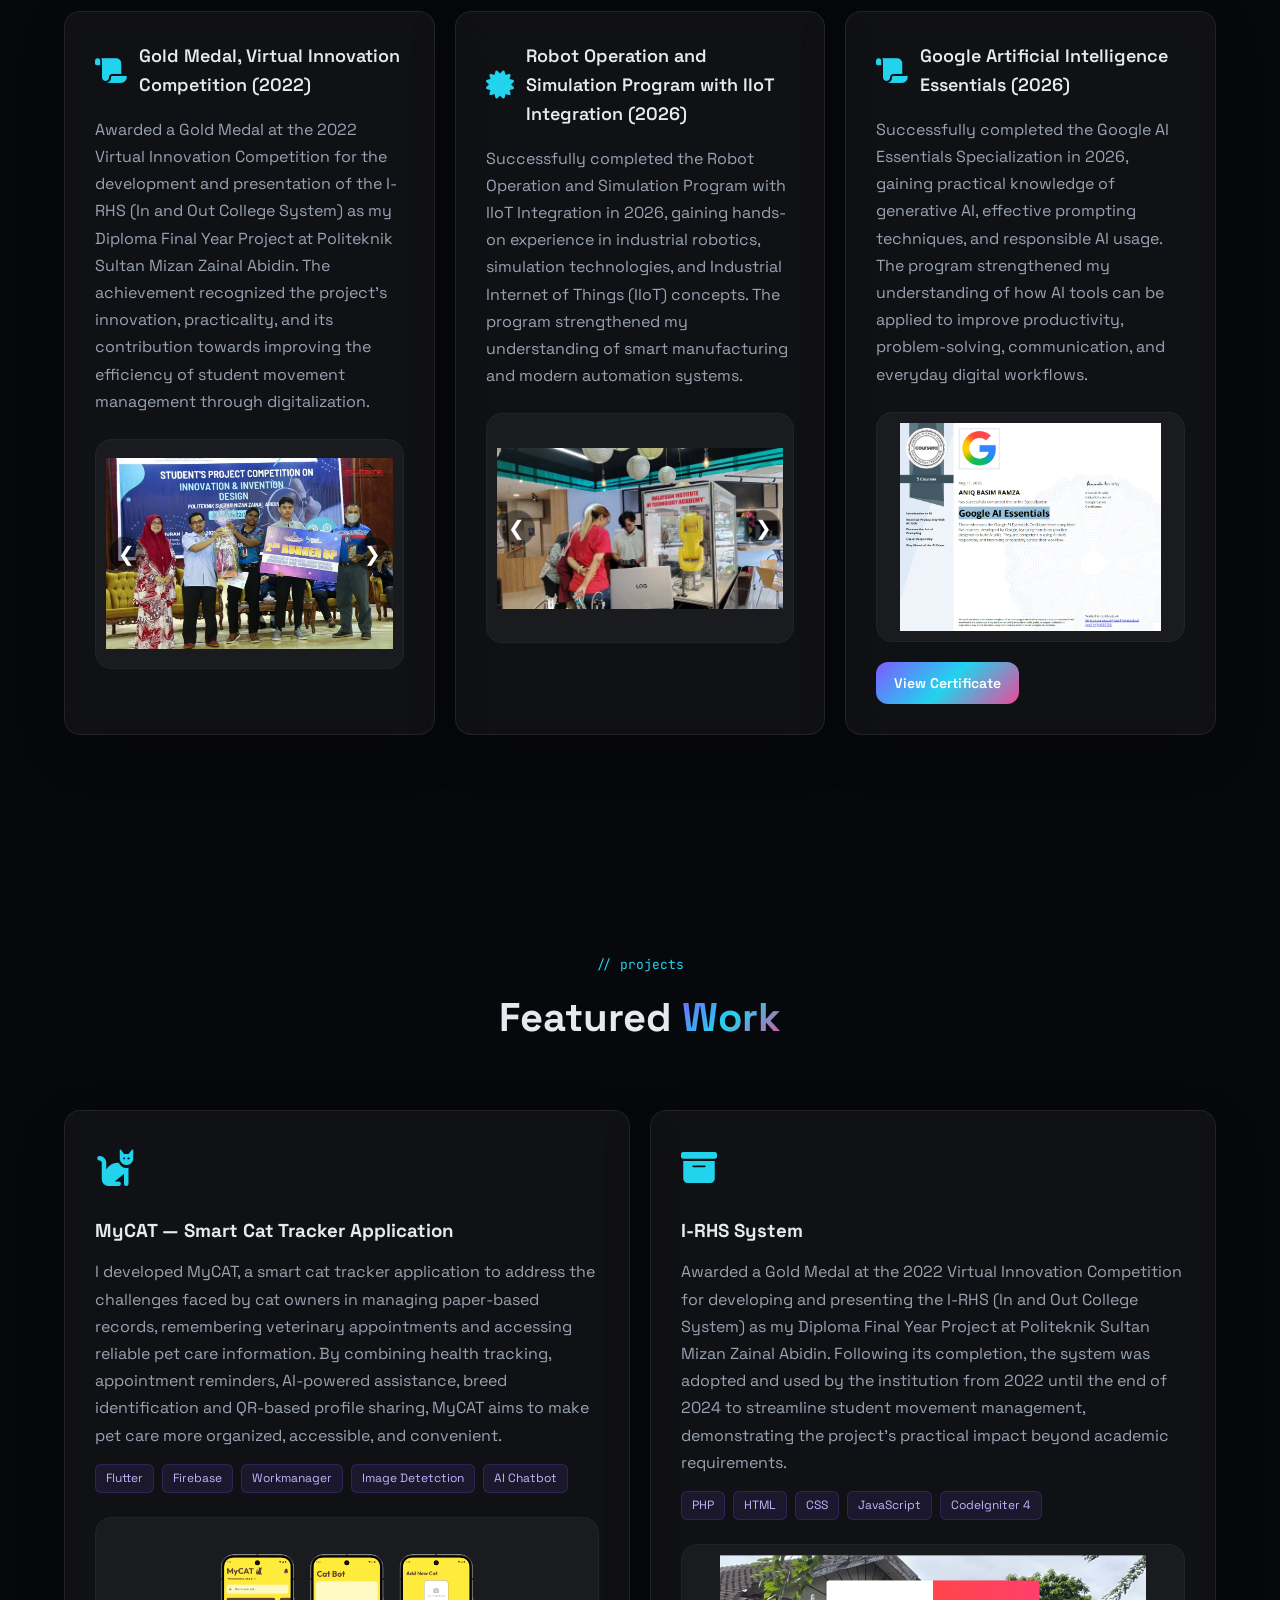
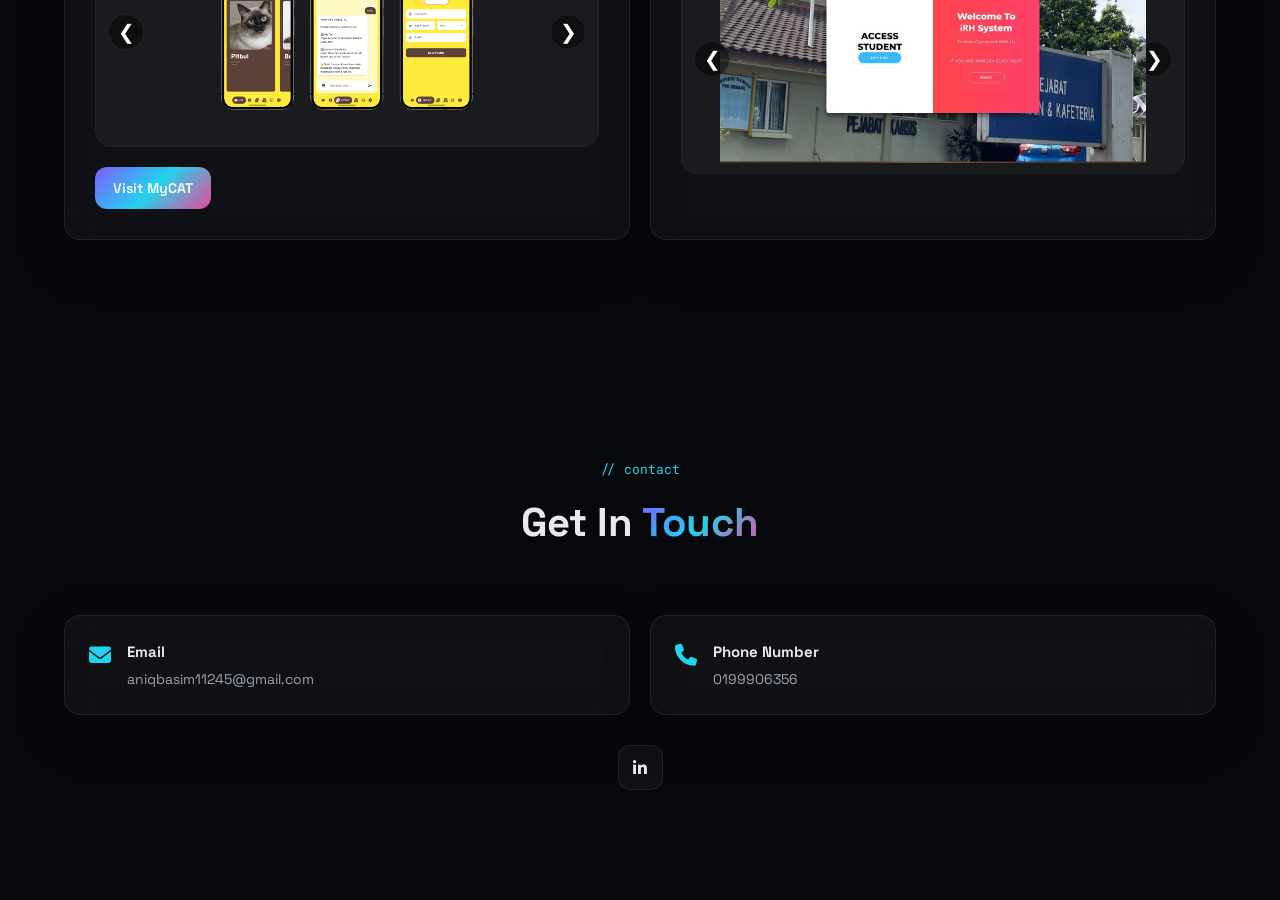
==== commit b5137d68: "update" ====
--- a/public/index.html
+++ b/public/index.html
@@ -273,6 +273,11 @@
 
             <!-- <button class="slide-btn next" type="button">&#10095;</button> -->
             </div>
+            <a href="https://www.coursera.org/account/accomplishments/specialization/C4YJU6LR1TX0"
+            class="project-btn"
+            target="_blank">
+            View Certificate
+            </a>
         </div>
       </div>
     </div>
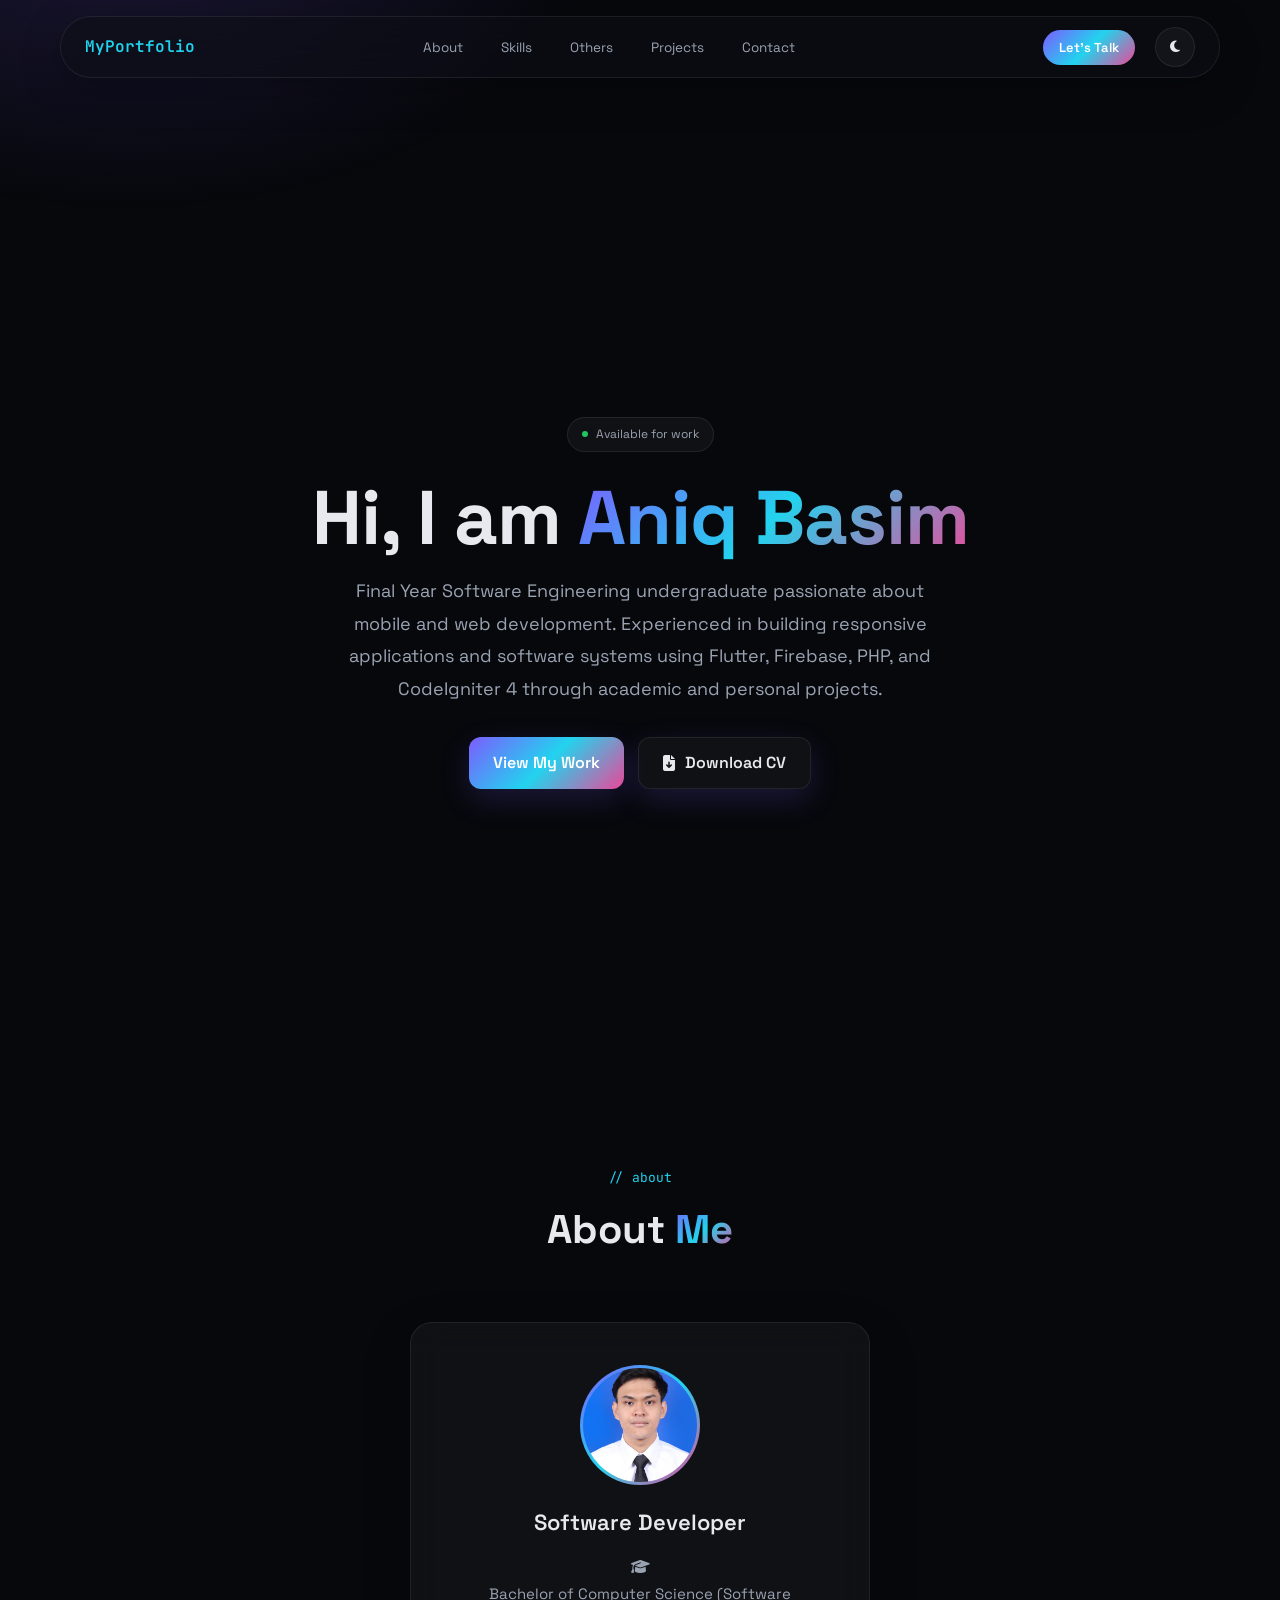
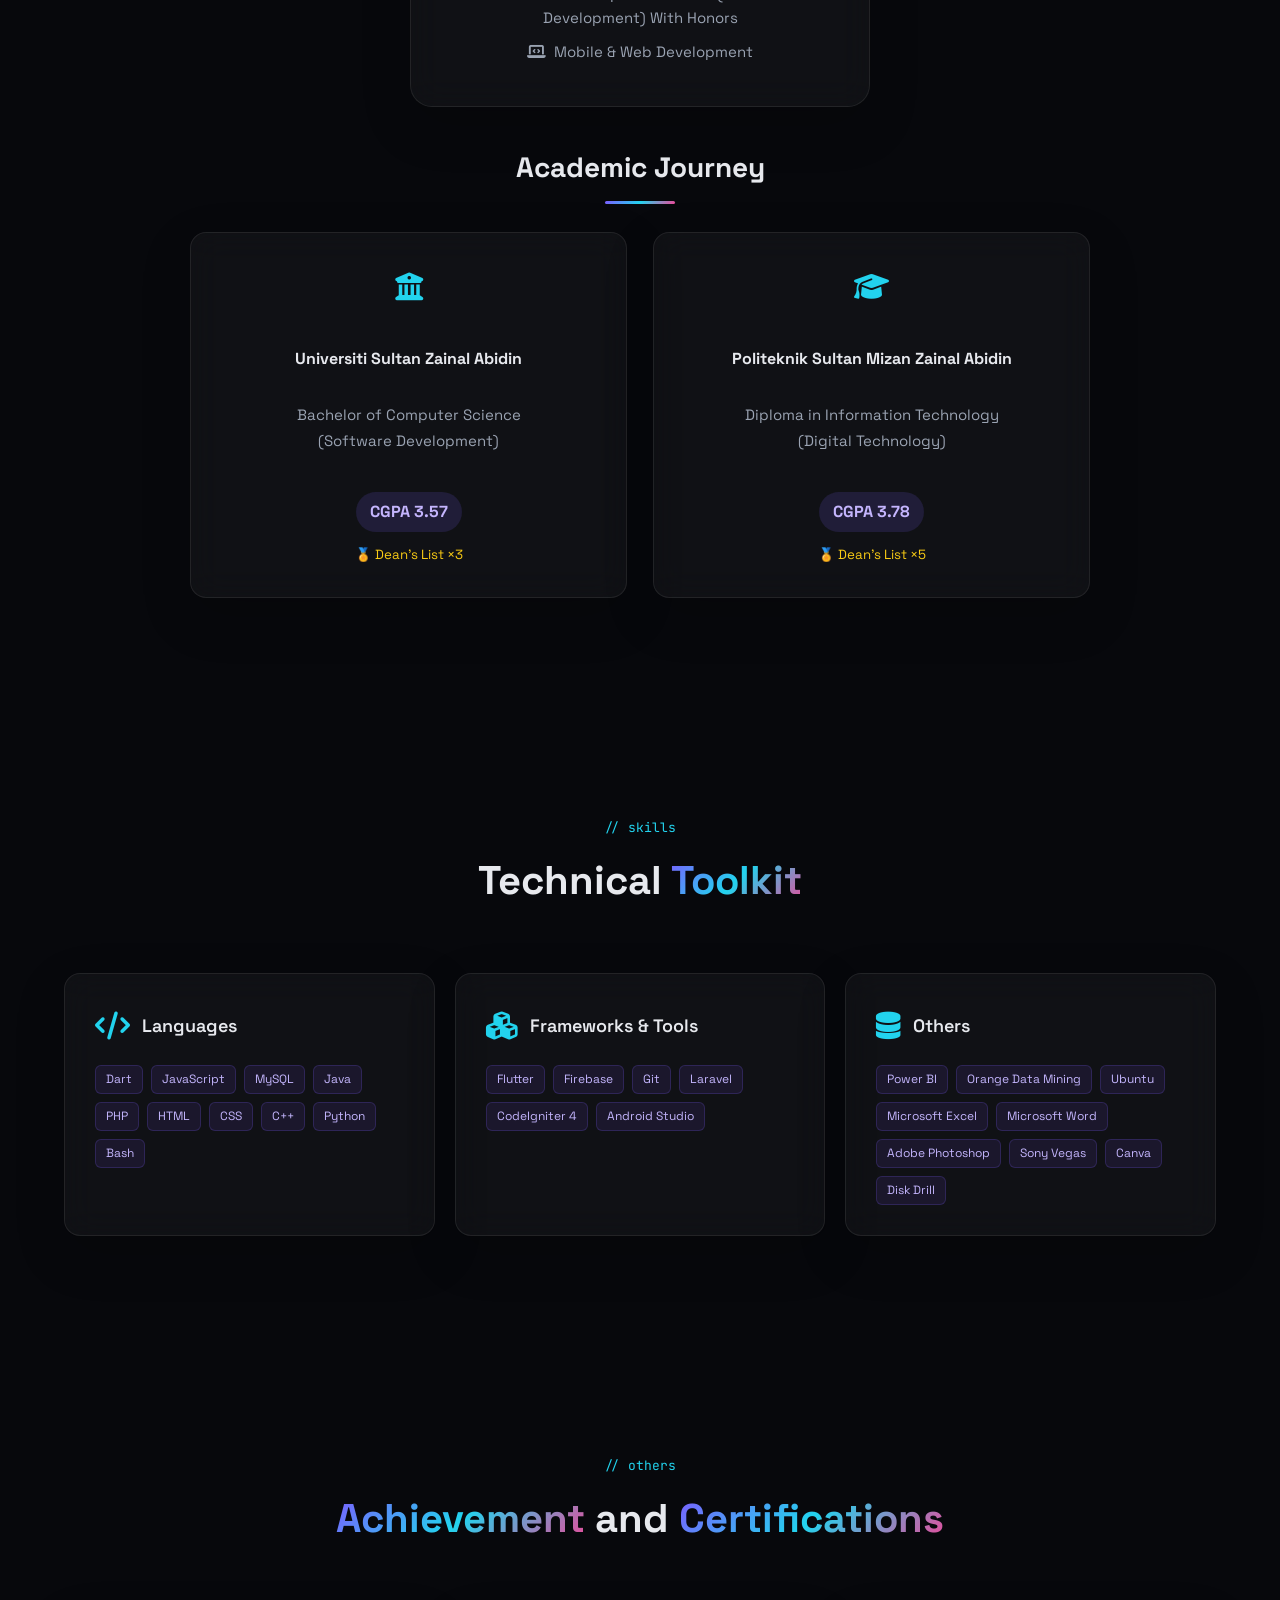
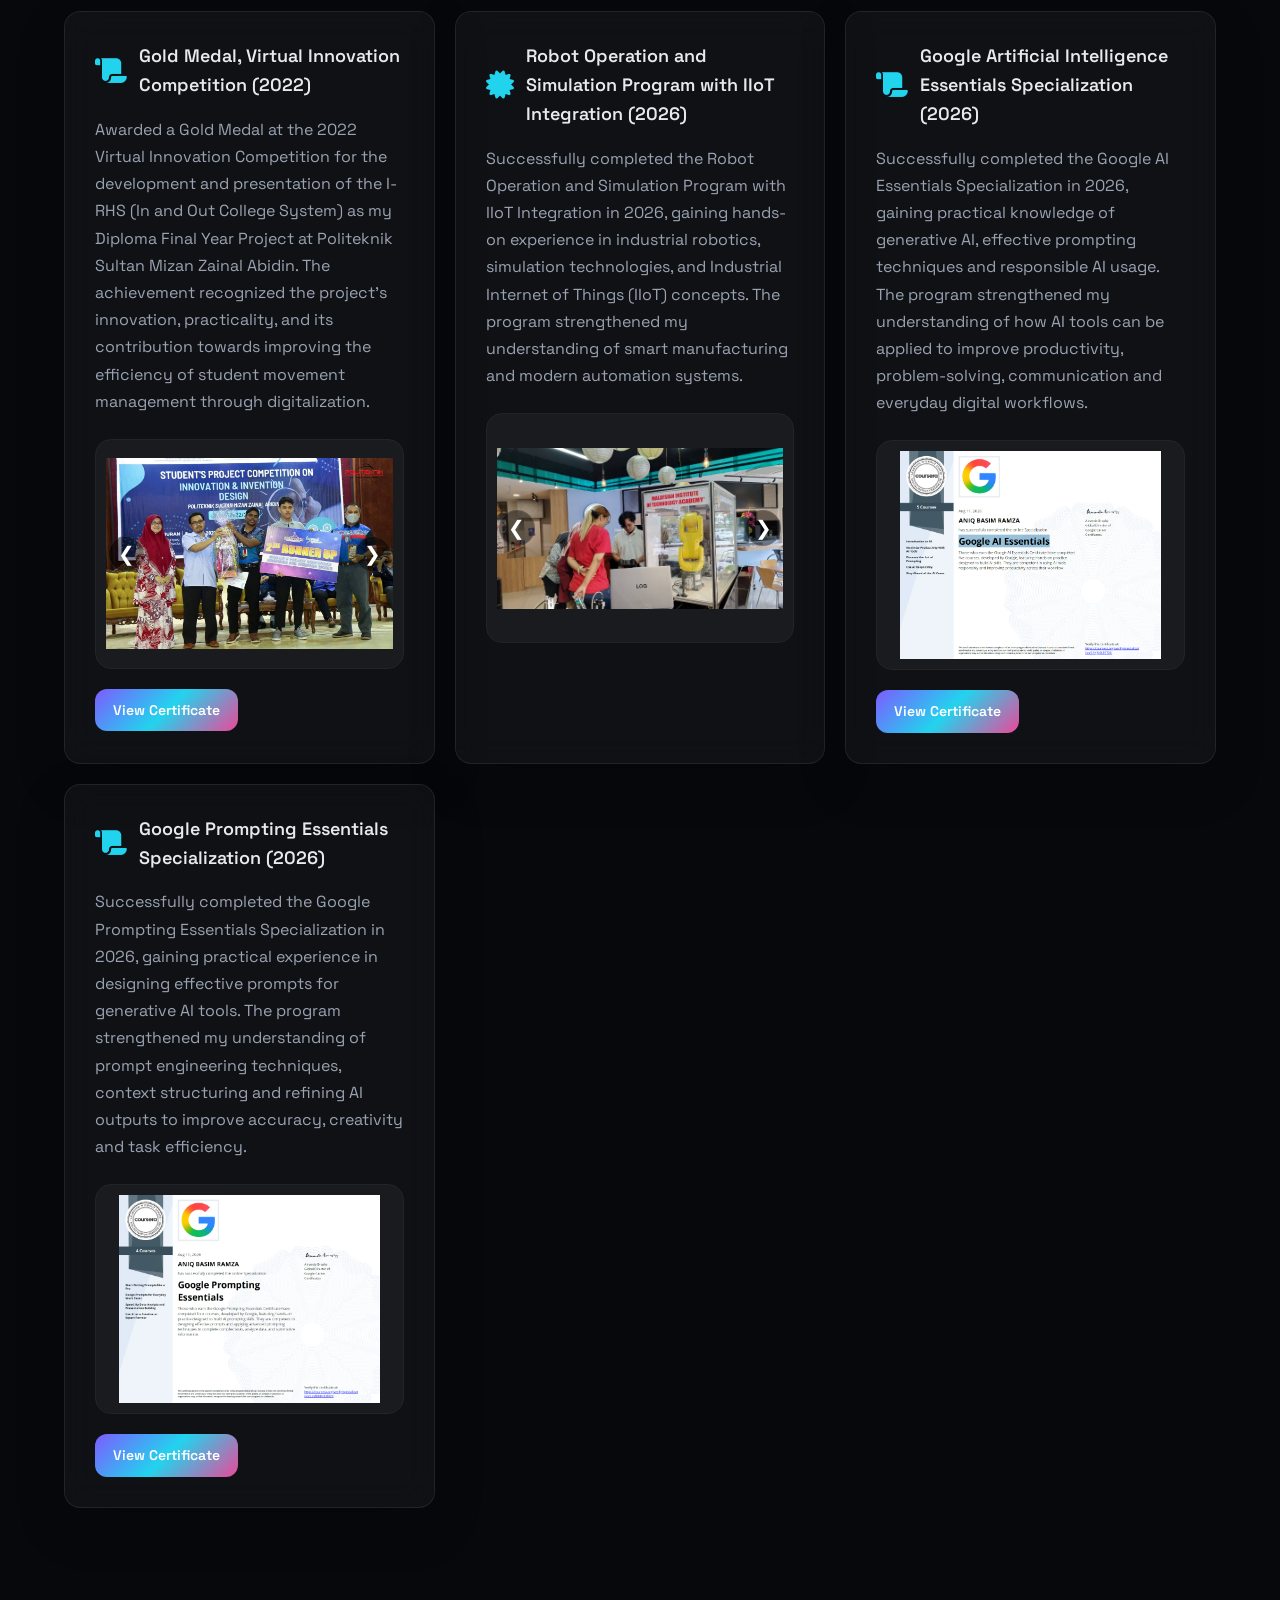
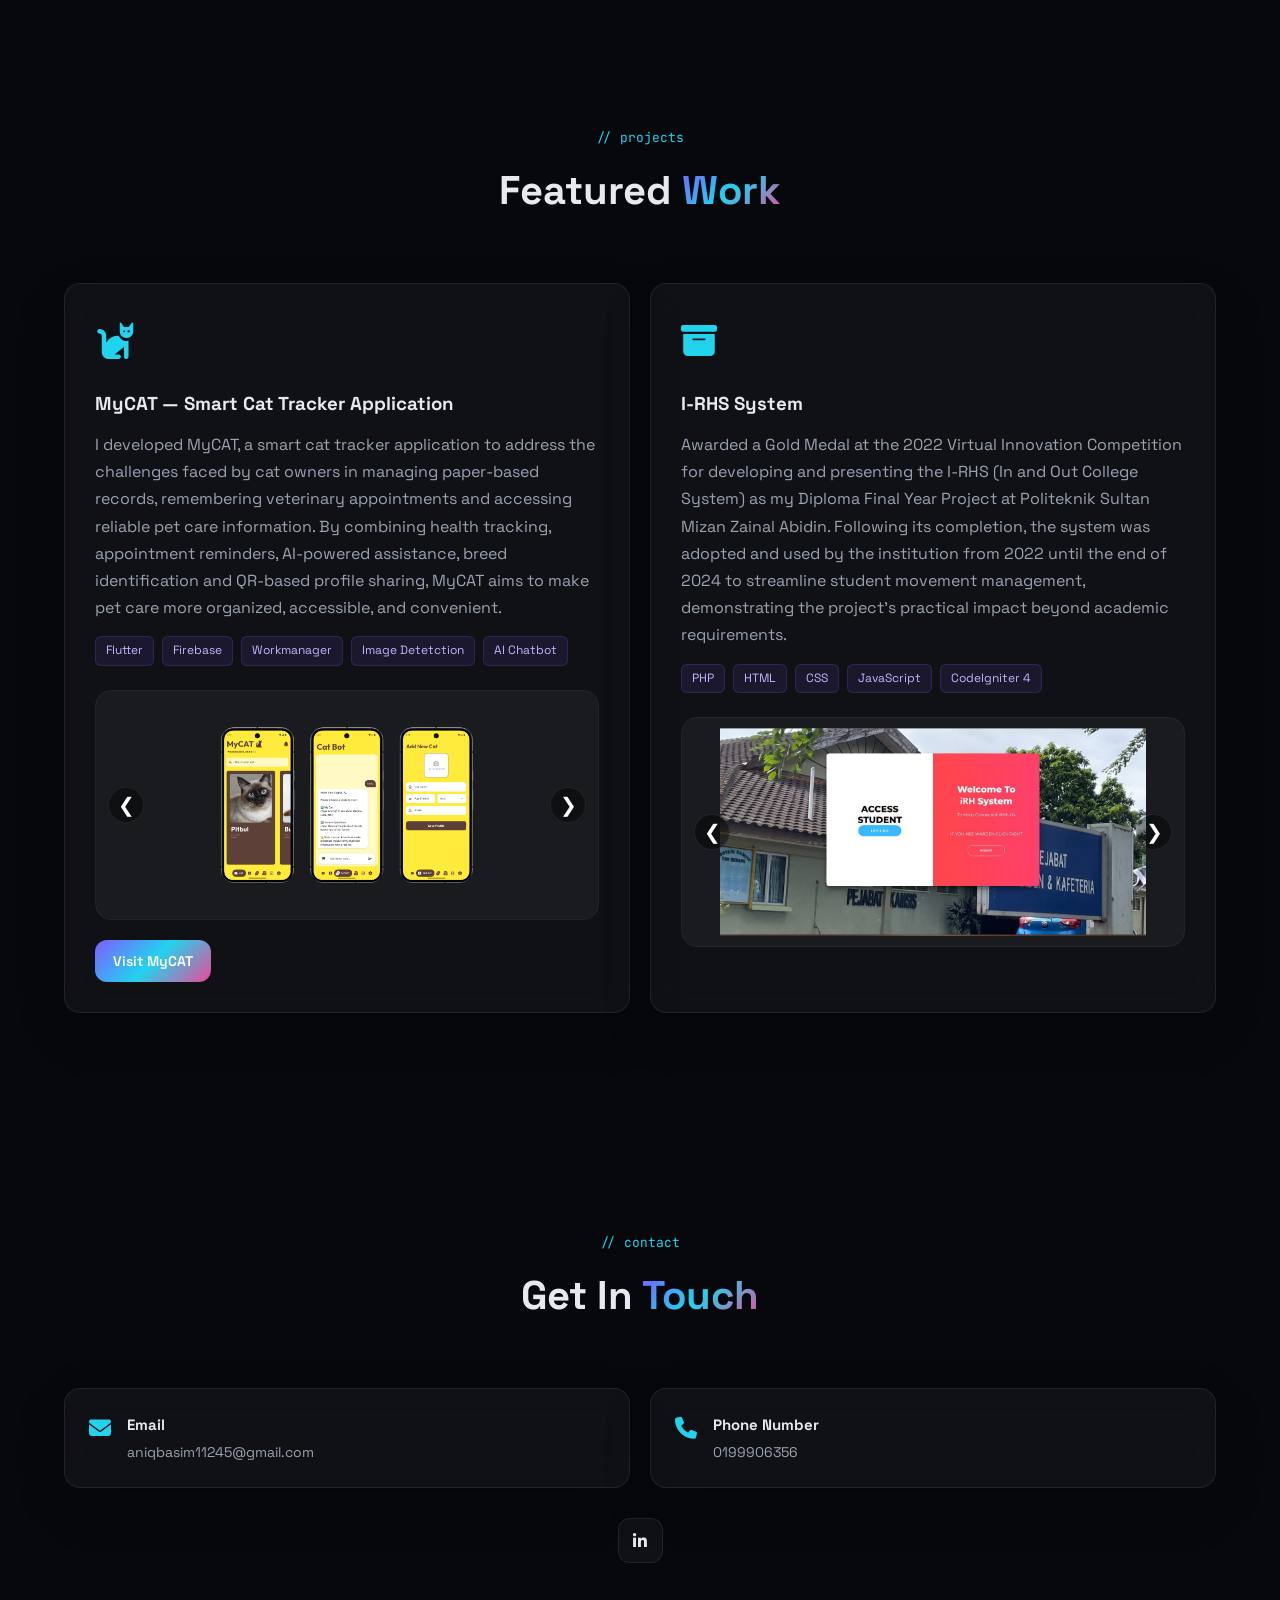
==== commit 544acb0a: "update" ====
--- a/public/index.html
+++ b/public/index.html
@@ -227,6 +227,11 @@
 
               <button class="slide-btn next" type="button">&#10095;</button>
               </div>
+              <a href="assets/cert_inno.pdf"
+            class="project-btn"
+            target="_blank">
+            View Certificate
+            </a>
         </div>
 
         <div class="skill-card">
@@ -255,12 +260,12 @@
         <div class="skill-card">
           <div class="skill-head">
             <div class="skill-icon"><i class="fas fa-scroll"></i></div>
-            <div class="skill-title">Google Artificial Intelligence Essentials (2026)</div>
+            <div class="skill-title">Google Artificial Intelligence Essentials Specialization (2026)</div>
           </div>
           <p class="project-desc">
              Successfully completed the Google AI Essentials Specialization in 2026, gaining practical knowledge of generative AI, 
-             effective prompting techniques, and responsible AI usage. The program strengthened my understanding of how AI tools can be applied to improve productivity, 
-             problem-solving, communication, and everyday digital workflows.
+             effective prompting techniques and responsible AI usage. The program strengthened my understanding of how AI tools can be applied to improve productivity, 
+             problem-solving, communication and everyday digital workflows.
             </p>
             <div class="achievement-slider">
             <!-- <button class="slide-btn prev" type="button">&#10094;</button> -->
@@ -274,6 +279,33 @@
             <!-- <button class="slide-btn next" type="button">&#10095;</button> -->
             </div>
             <a href="https://www.coursera.org/account/accomplishments/specialization/C4YJU6LR1TX0"
+            class="project-btn"
+            target="_blank">
+            View Certificate
+            </a>
+        </div>
+
+        <div class="skill-card">
+          <div class="skill-head">
+            <div class="skill-icon"><i class="fas fa-scroll"></i></div>
+            <div class="skill-title">Google Prompting Essentials Specialization (2026)</div>
+          </div>
+          <p class="project-desc">
+             Successfully completed the Google Prompting Essentials Specialization in 2026, gaining practical experience in designing effective prompts for generative AI tools. 
+             The program strengthened my understanding of prompt engineering techniques, context structuring and refining AI outputs to improve accuracy, creativity and task efficiency.
+            </p>
+            <div class="achievement-slider">
+            <!-- <button class="slide-btn prev" type="button">&#10094;</button> -->
+
+            <div class="slide-track">
+              <img src="assets/g_p_es.png" class="slide-img active" alt="IIoT event photo 1">
+              <!-- <img src="assets/mita2.jpeg" class="slide-img" alt="IIoT event photo 2">
+              <img src="assets/mita3.jpeg" class="slide-img" alt="IIoT event photo 2"> -->
+            </div>
+
+            <!-- <button class="slide-btn next" type="button">&#10095;</button> -->
+            </div>
+            <a href="https://www.coursera.org/account/accomplishments/specialization/22MBRHH080Y8"
             class="project-btn"
             target="_blank">
             View Certificate
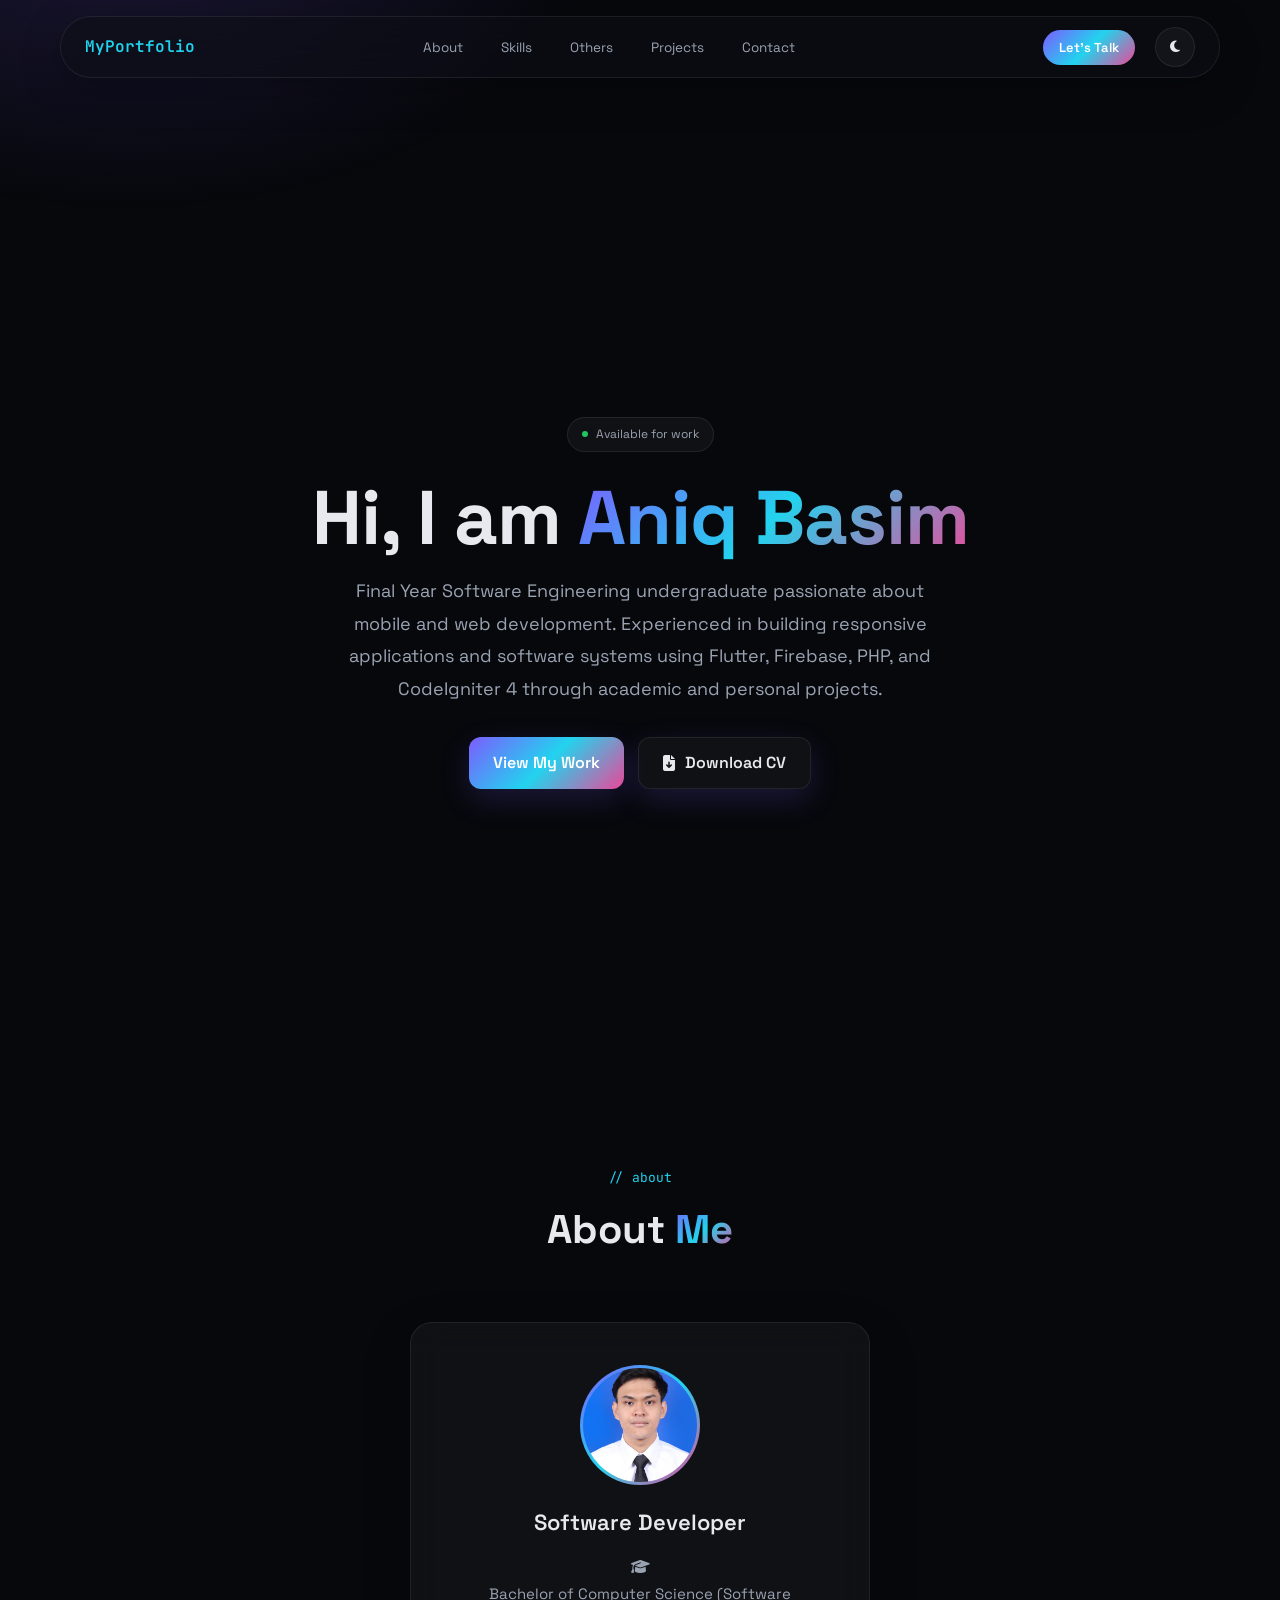
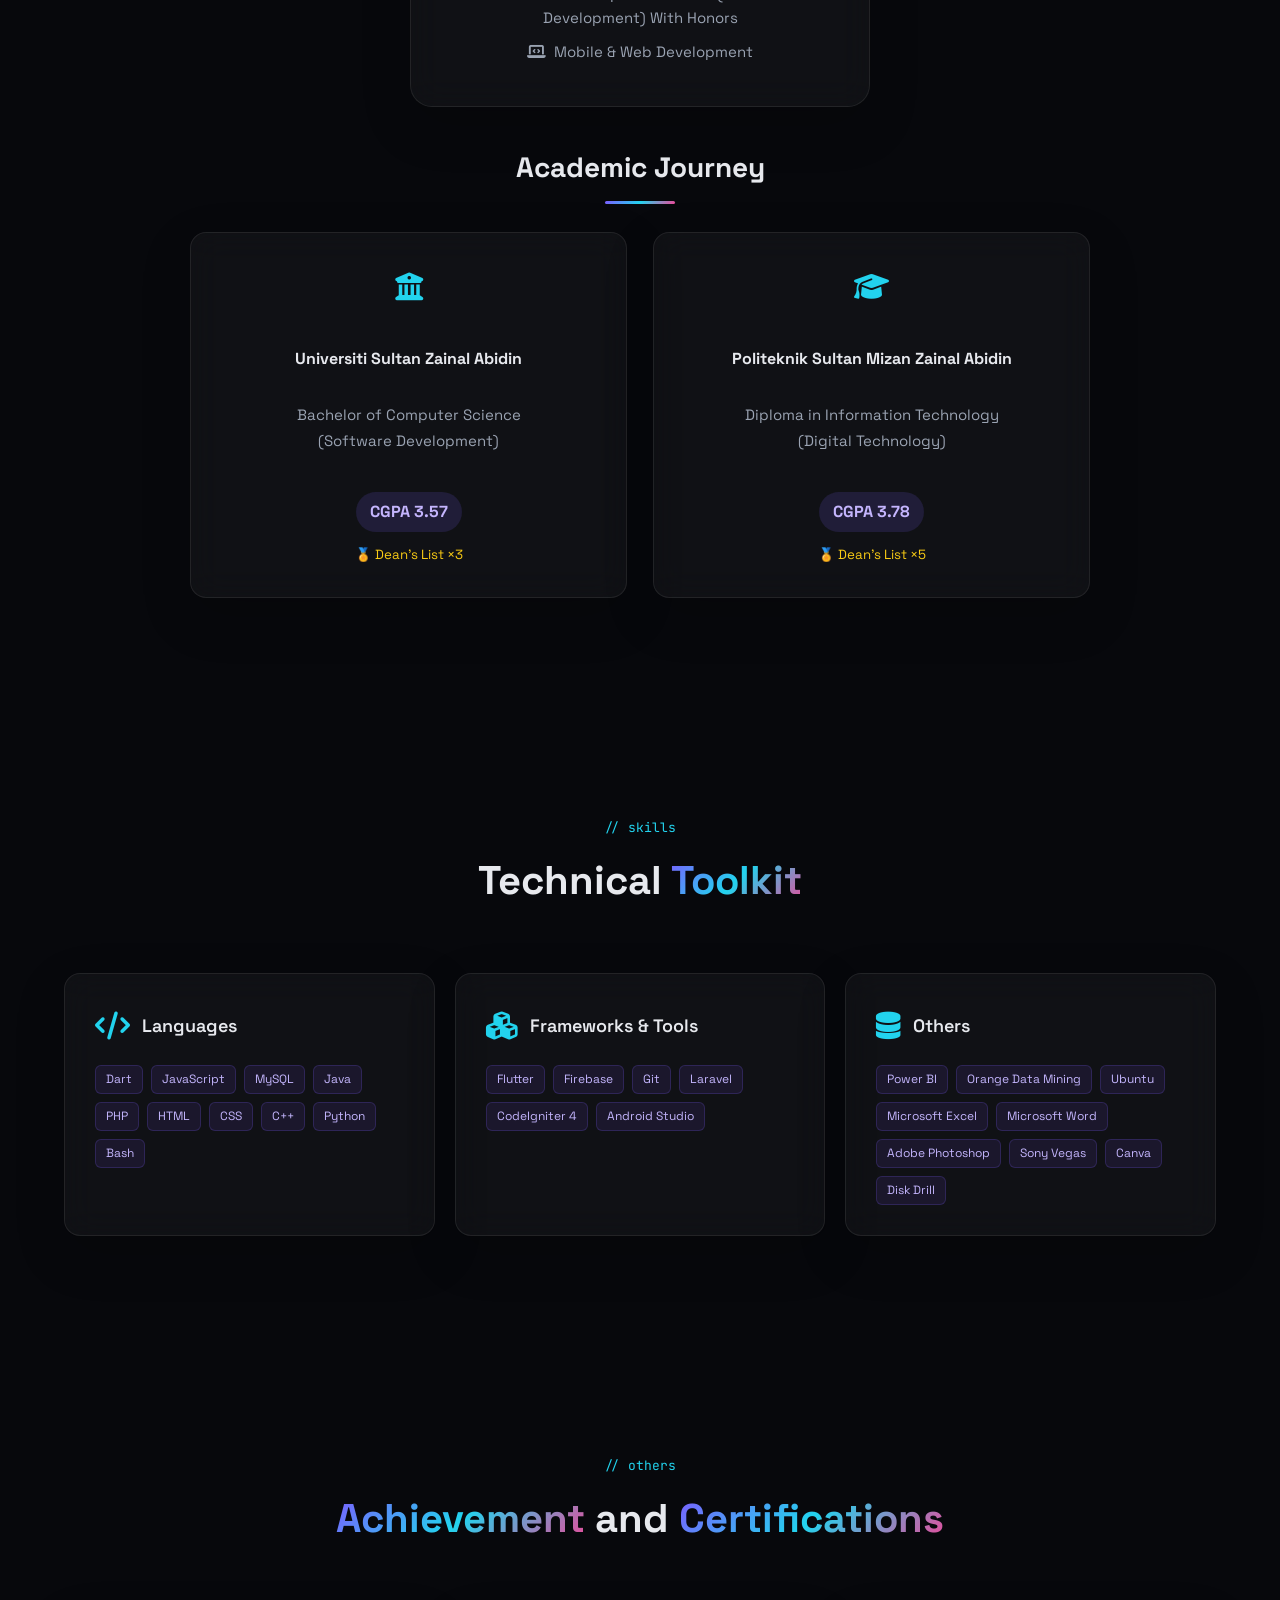
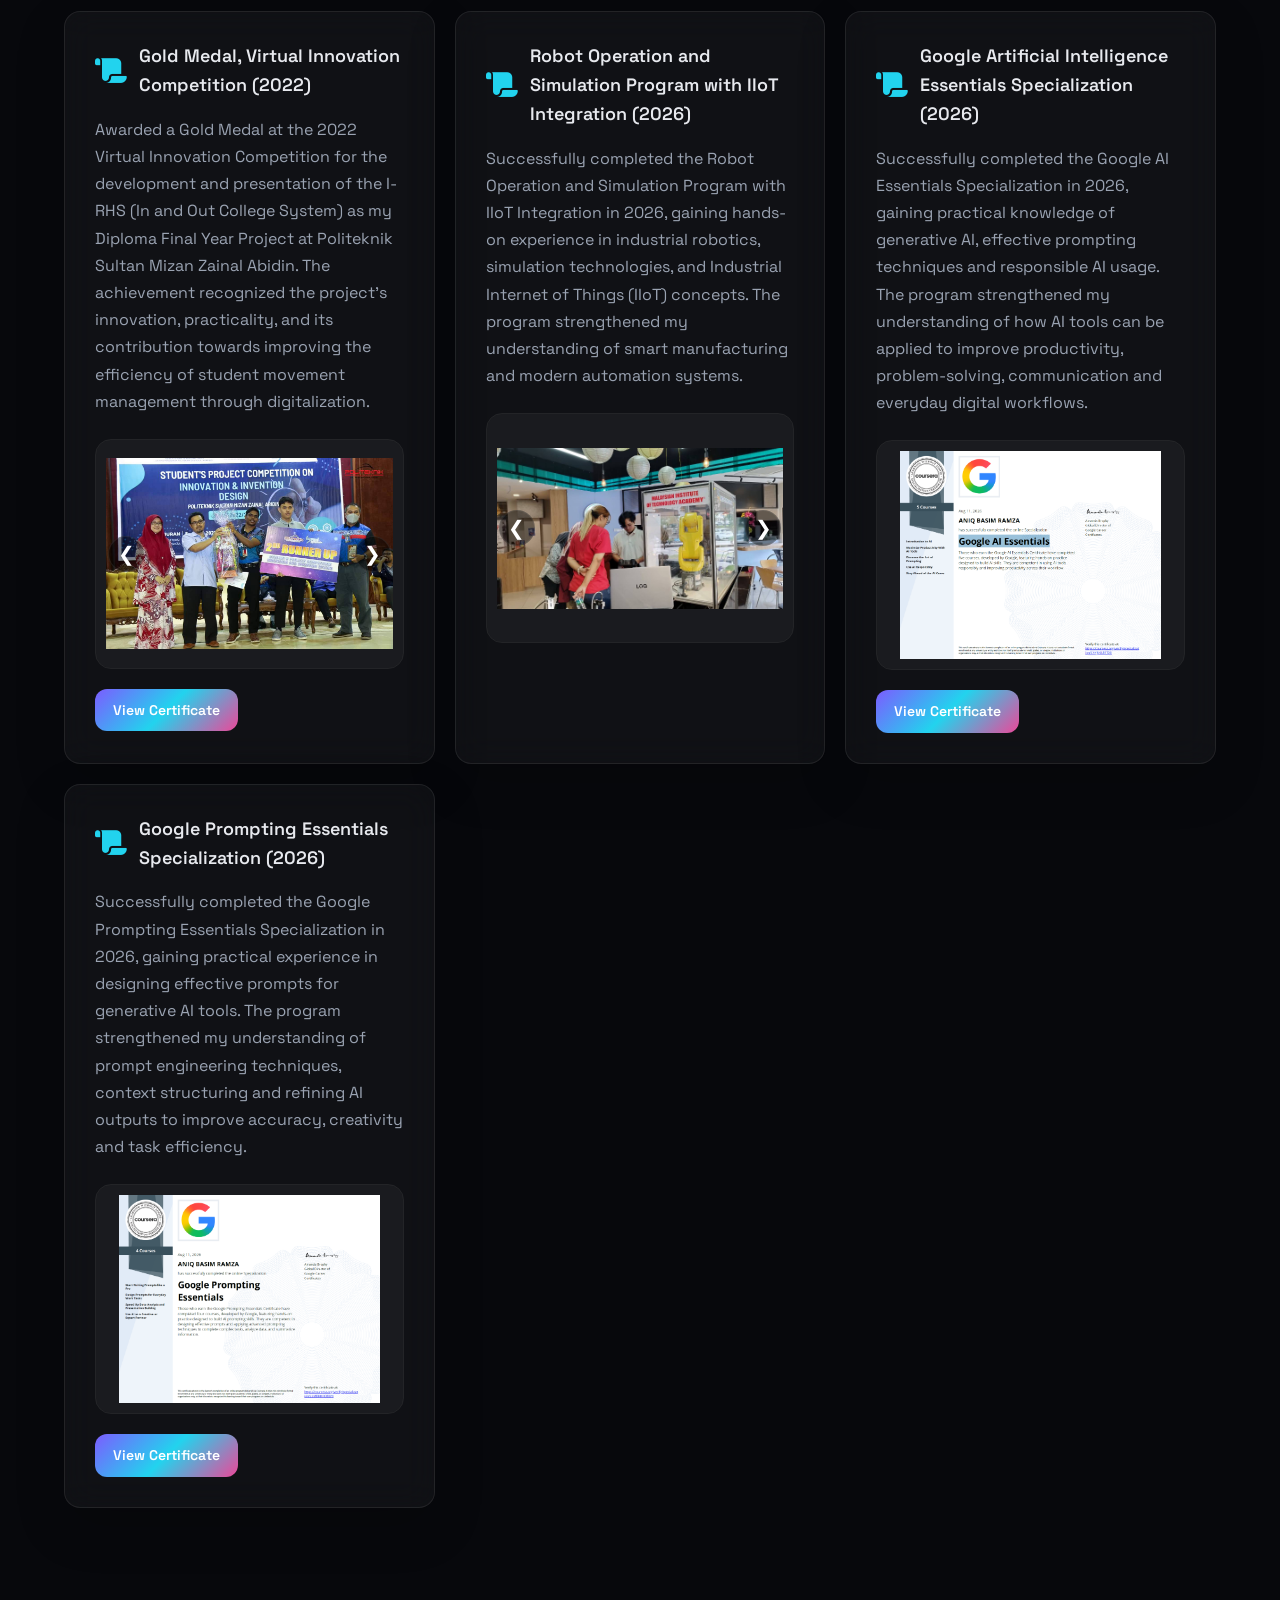
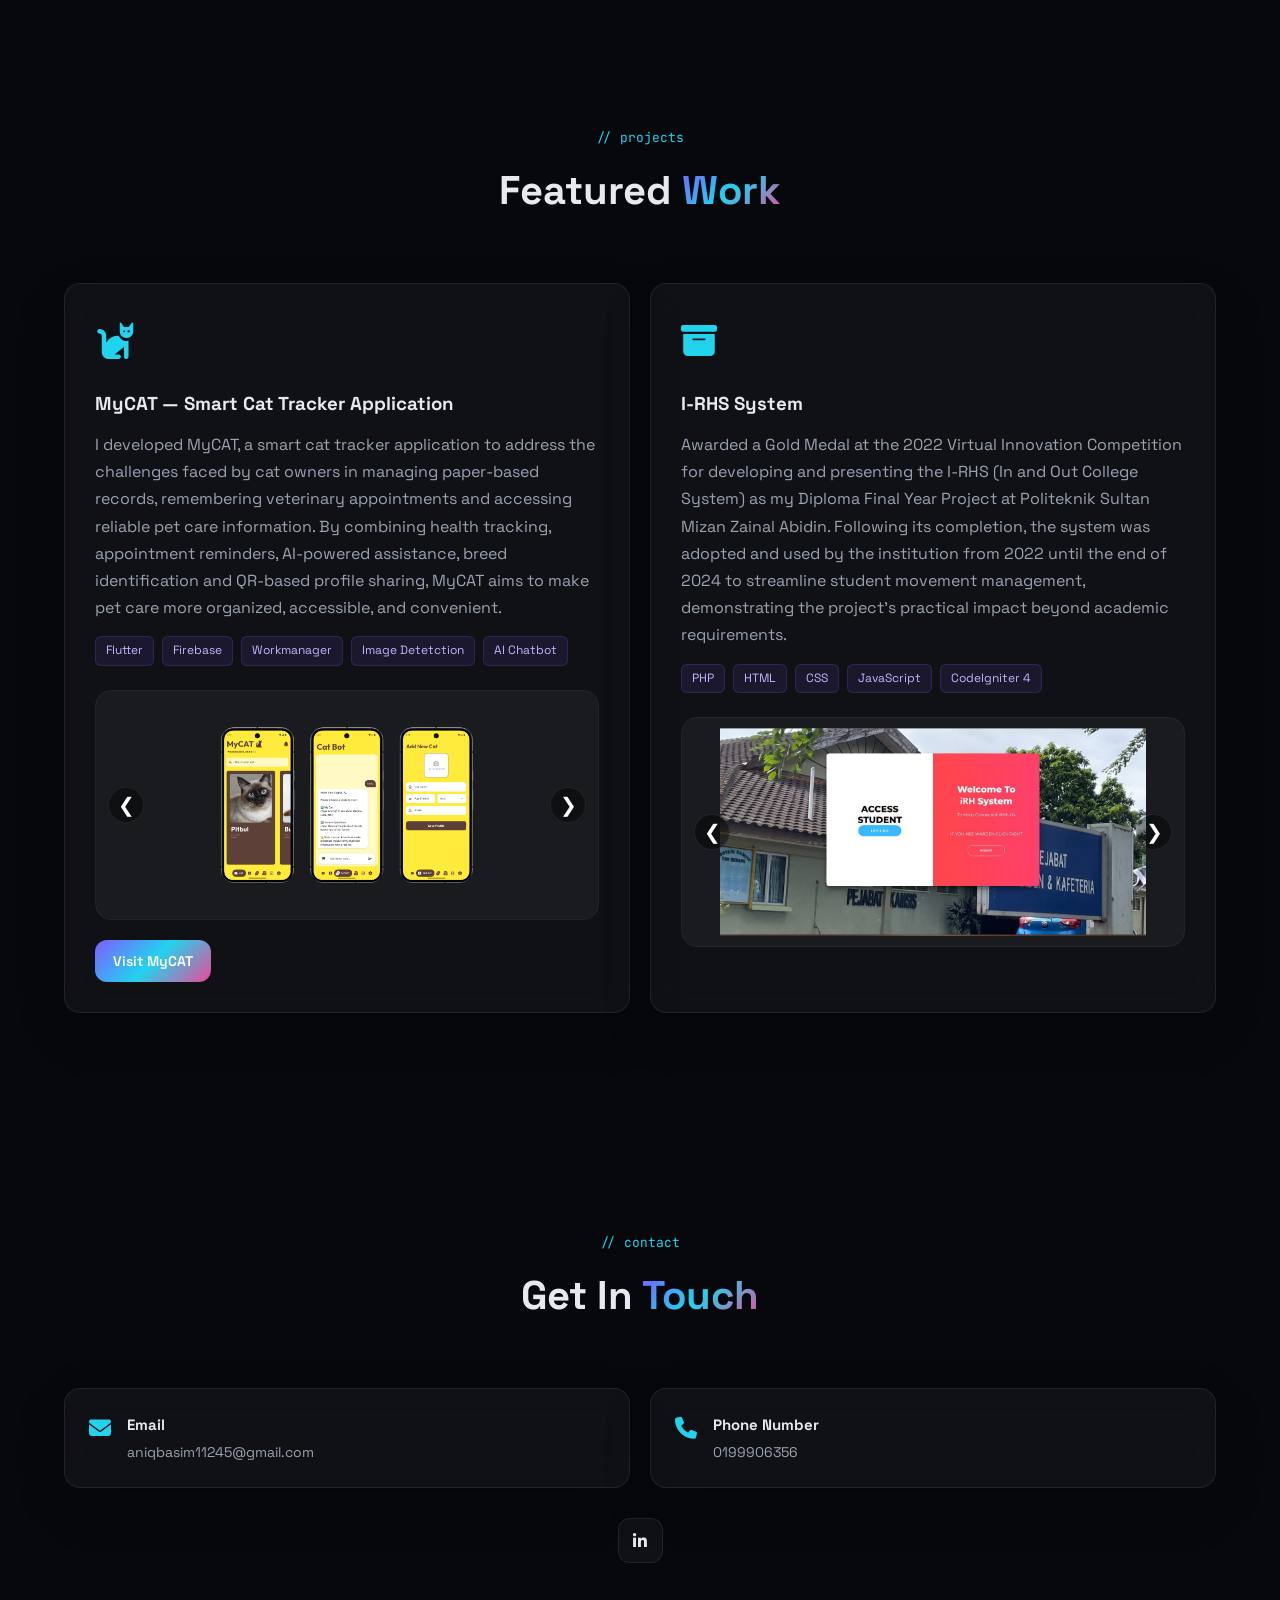
==== commit 46baedf0: "update" ====
--- a/public/index.html
+++ b/public/index.html
@@ -236,7 +236,7 @@
 
         <div class="skill-card">
           <div class="skill-head">
-            <div class="skill-icon"><i class="fas fa-certificate"></i></div>
+            <div class="skill-icon"><i class="fas fa-scroll"></i></div>
             <div class="skill-title">Robot Operation and Simulation Program with IIoT Integration (2026)</div>
           </div>
           <p class="project-desc">
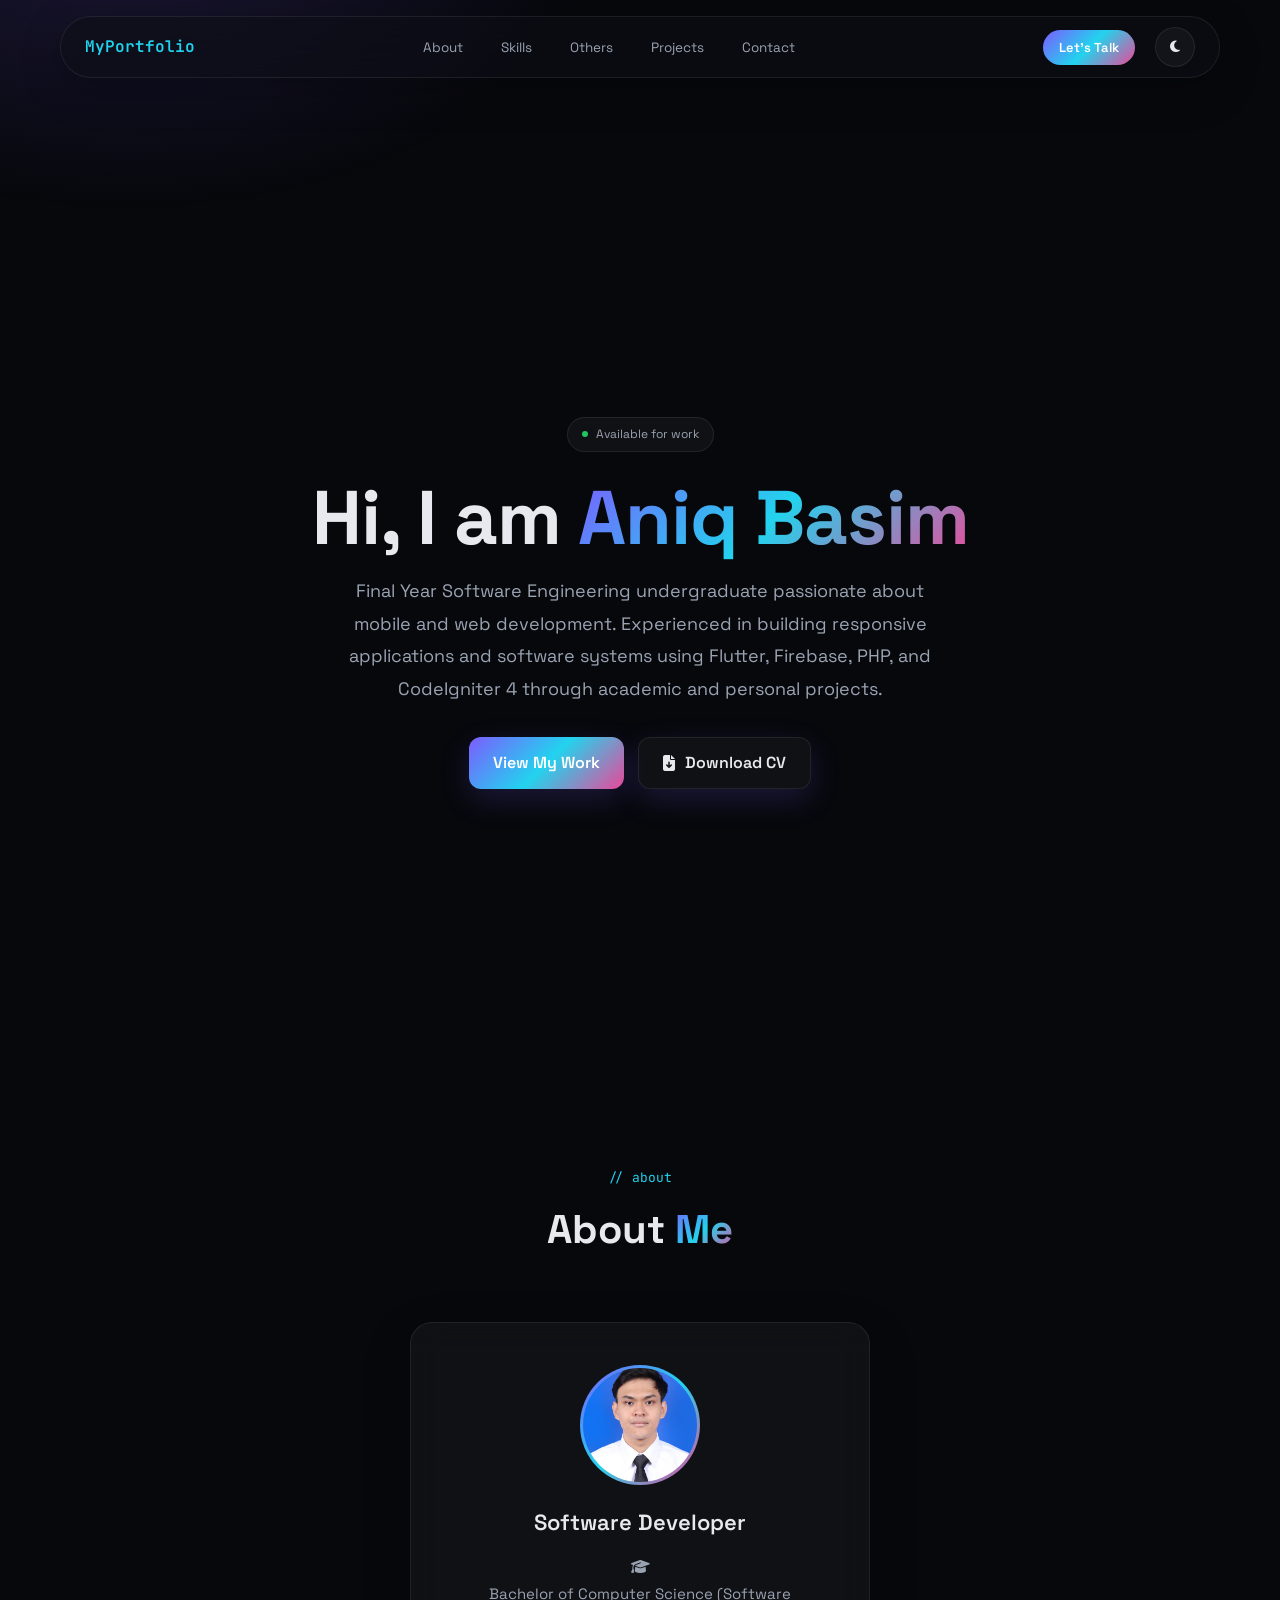
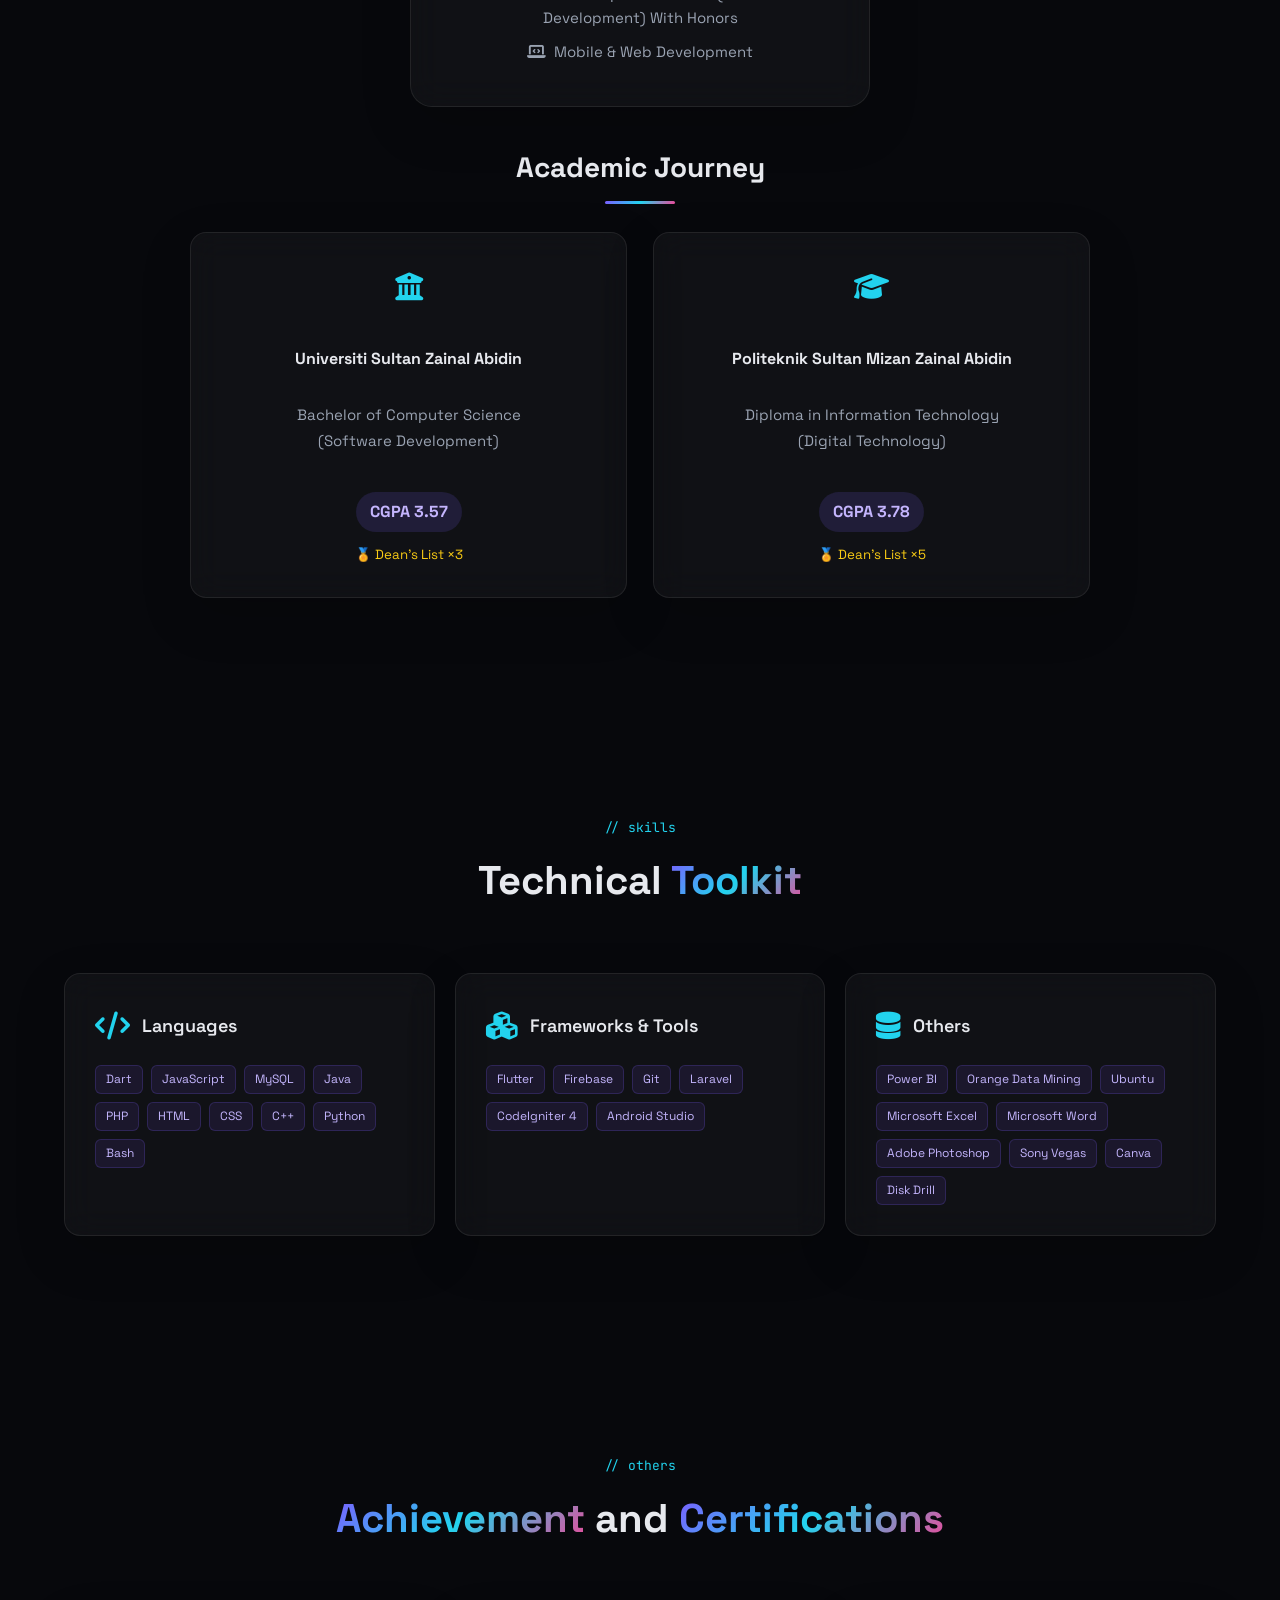
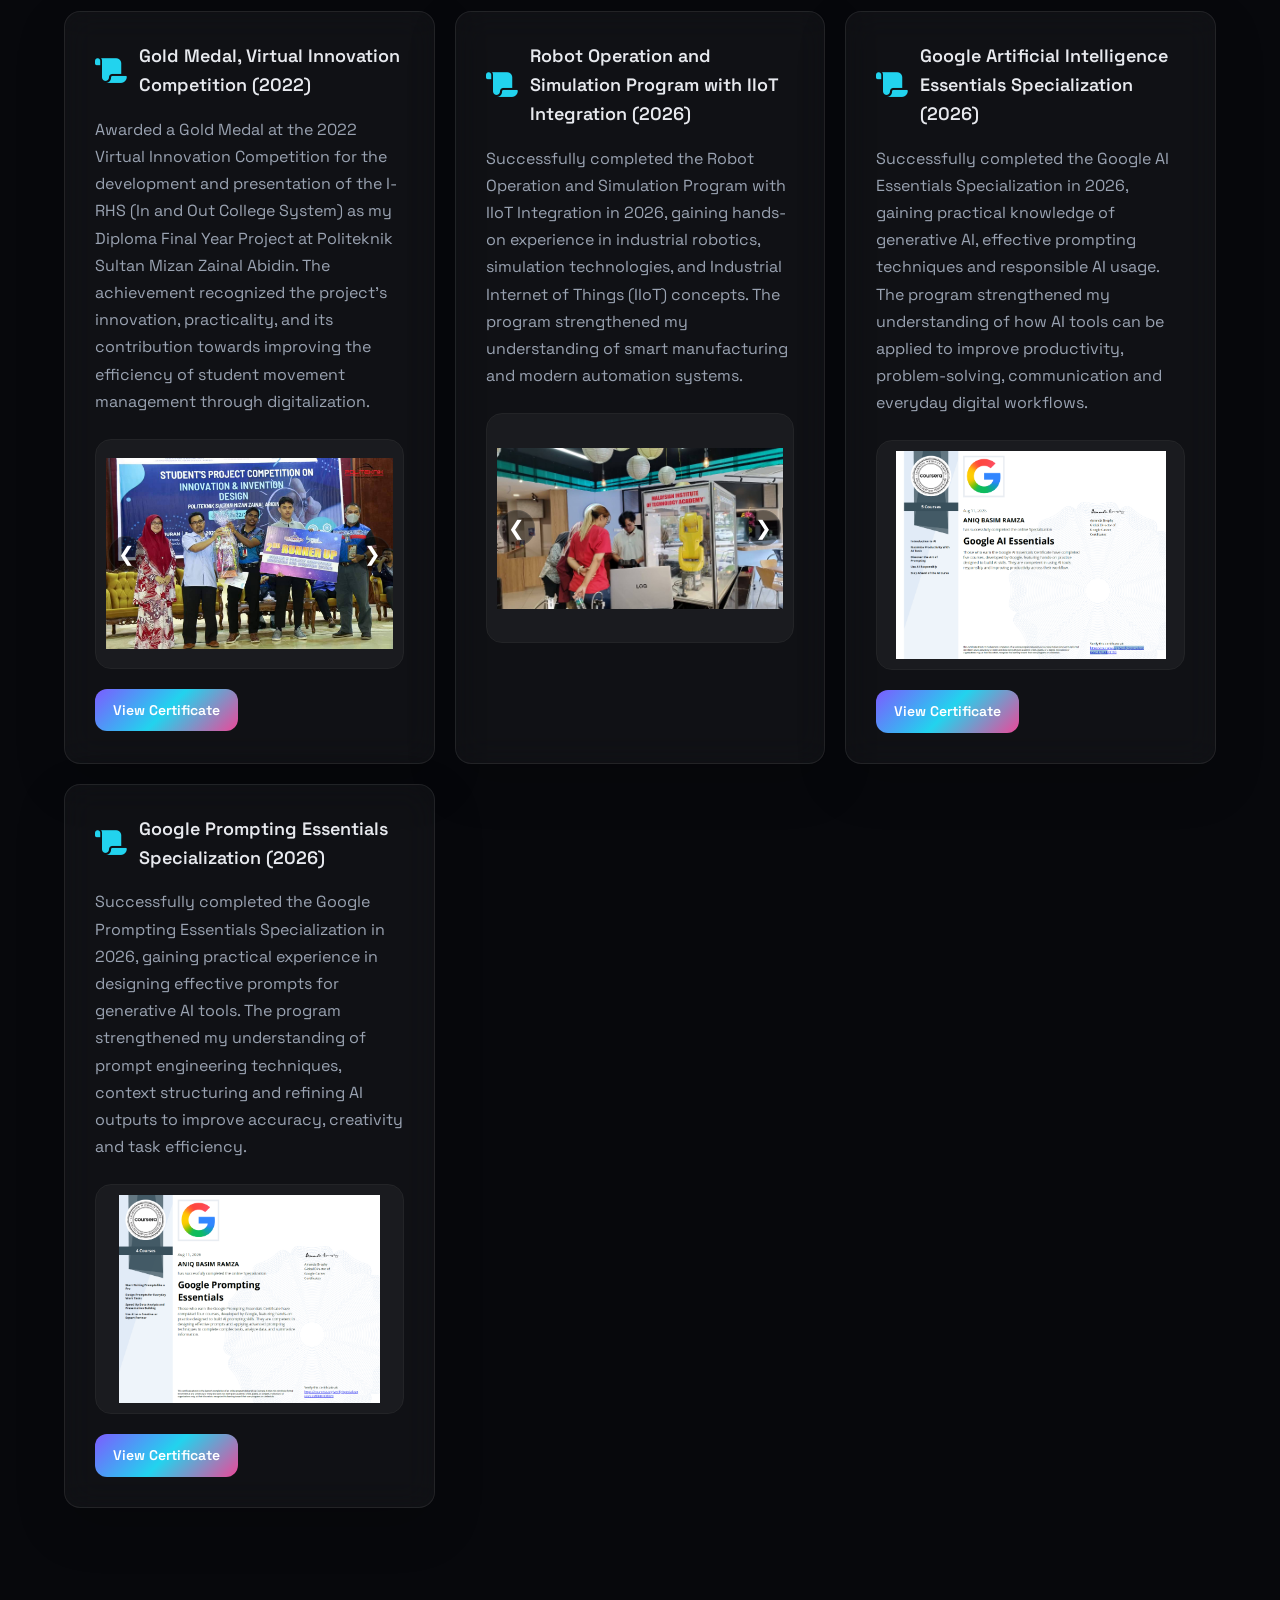
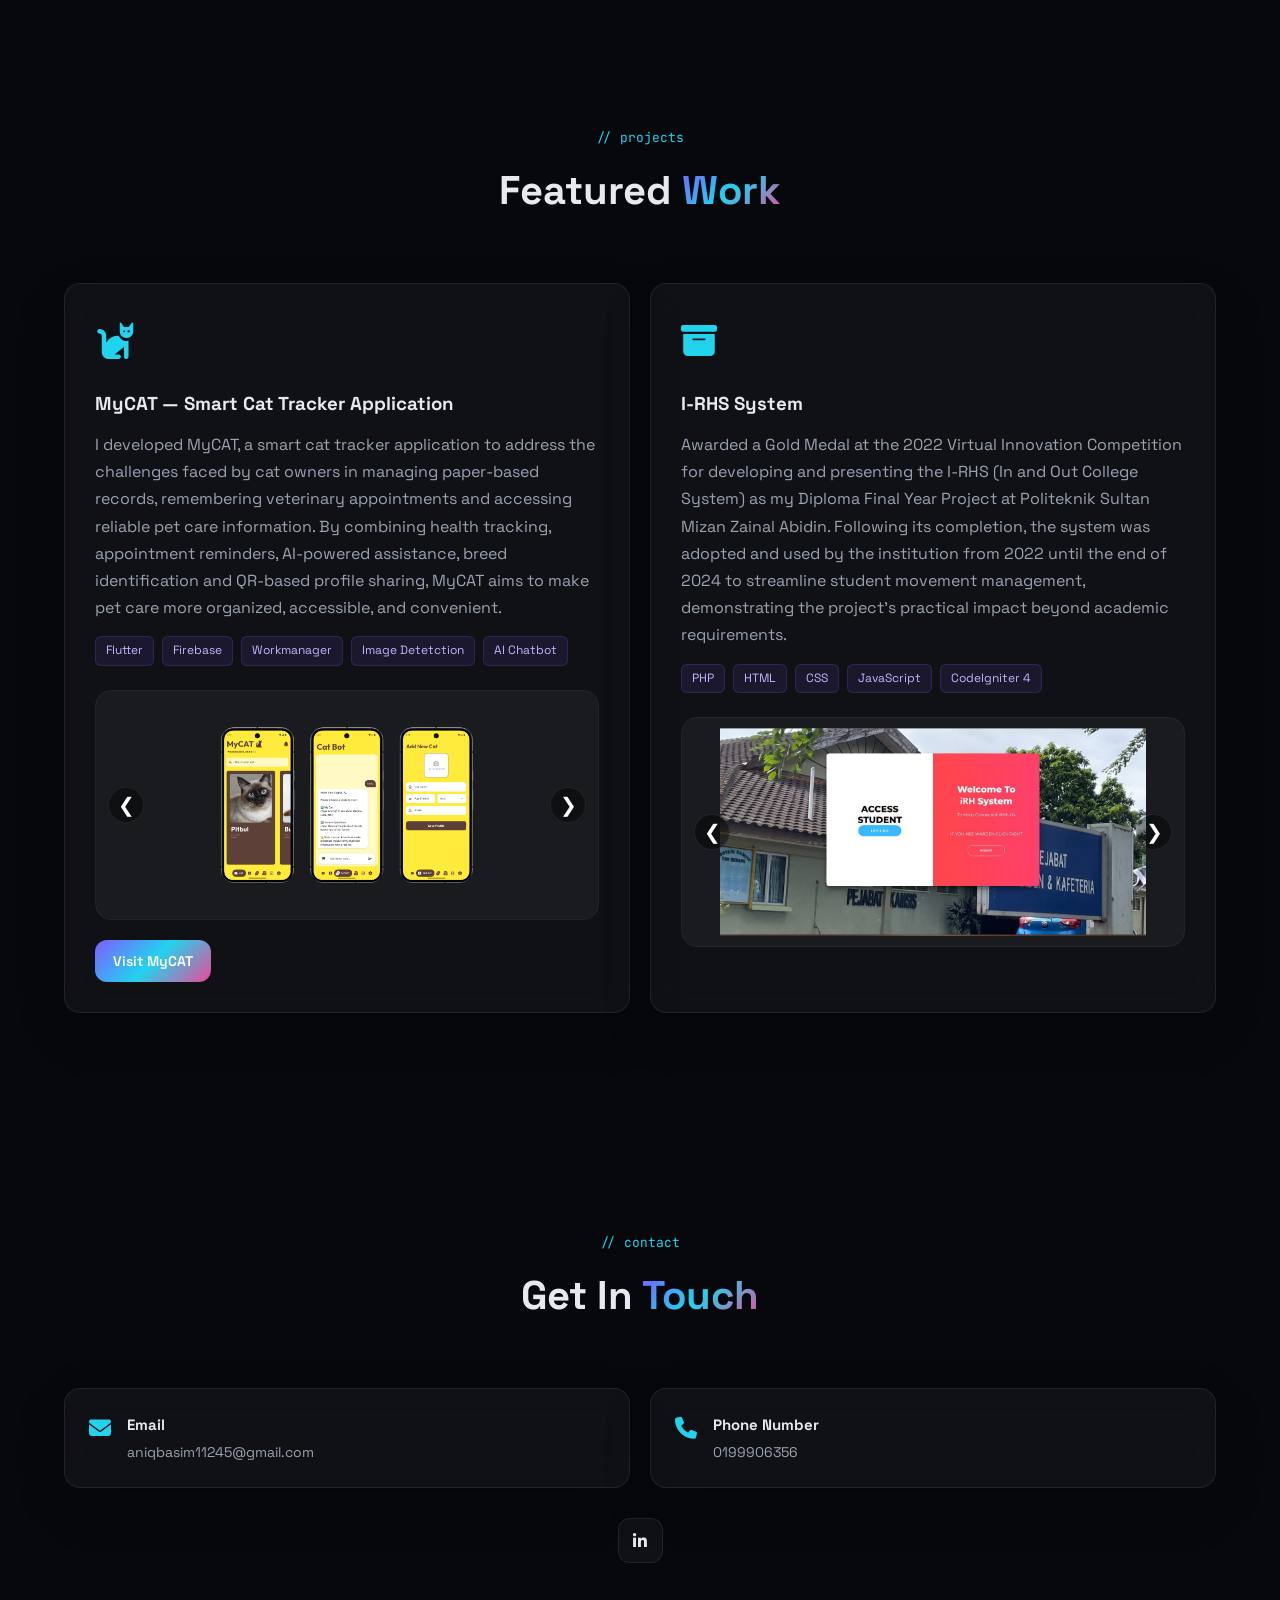
==== commit 9e008391: "update" ====
--- a/public/index.html
+++ b/public/index.html
@@ -46,7 +46,7 @@
       </p>
       <div class="hero-cta">
         <a href="#projects" class="btn btn-primary">View My Work</a>
-        <a href="assets/Aniq_Resume_V3.pdf" class="btn btn-secondary"><i class="fas fa-file-arrow-down"></i> Download CV</a>
+        <a href="assets/Aniq_Resume_V4.pdf" class="btn btn-secondary"><i class="fas fa-file-arrow-down"></i> Download CV</a>
       </div>
     </div>
   </section>
@@ -443,7 +443,7 @@
         <i class="fab fa-github"></i>
       </a> -->
 
-      <a href="#" class="social-link" aria-label="LinkedIn">
+      <a href="www.linkedin.com/in/aniqbasim47" class="social-link" aria-label="LinkedIn">
         <i class="fab fa-linkedin-in"></i>
       </a>
     </div>
